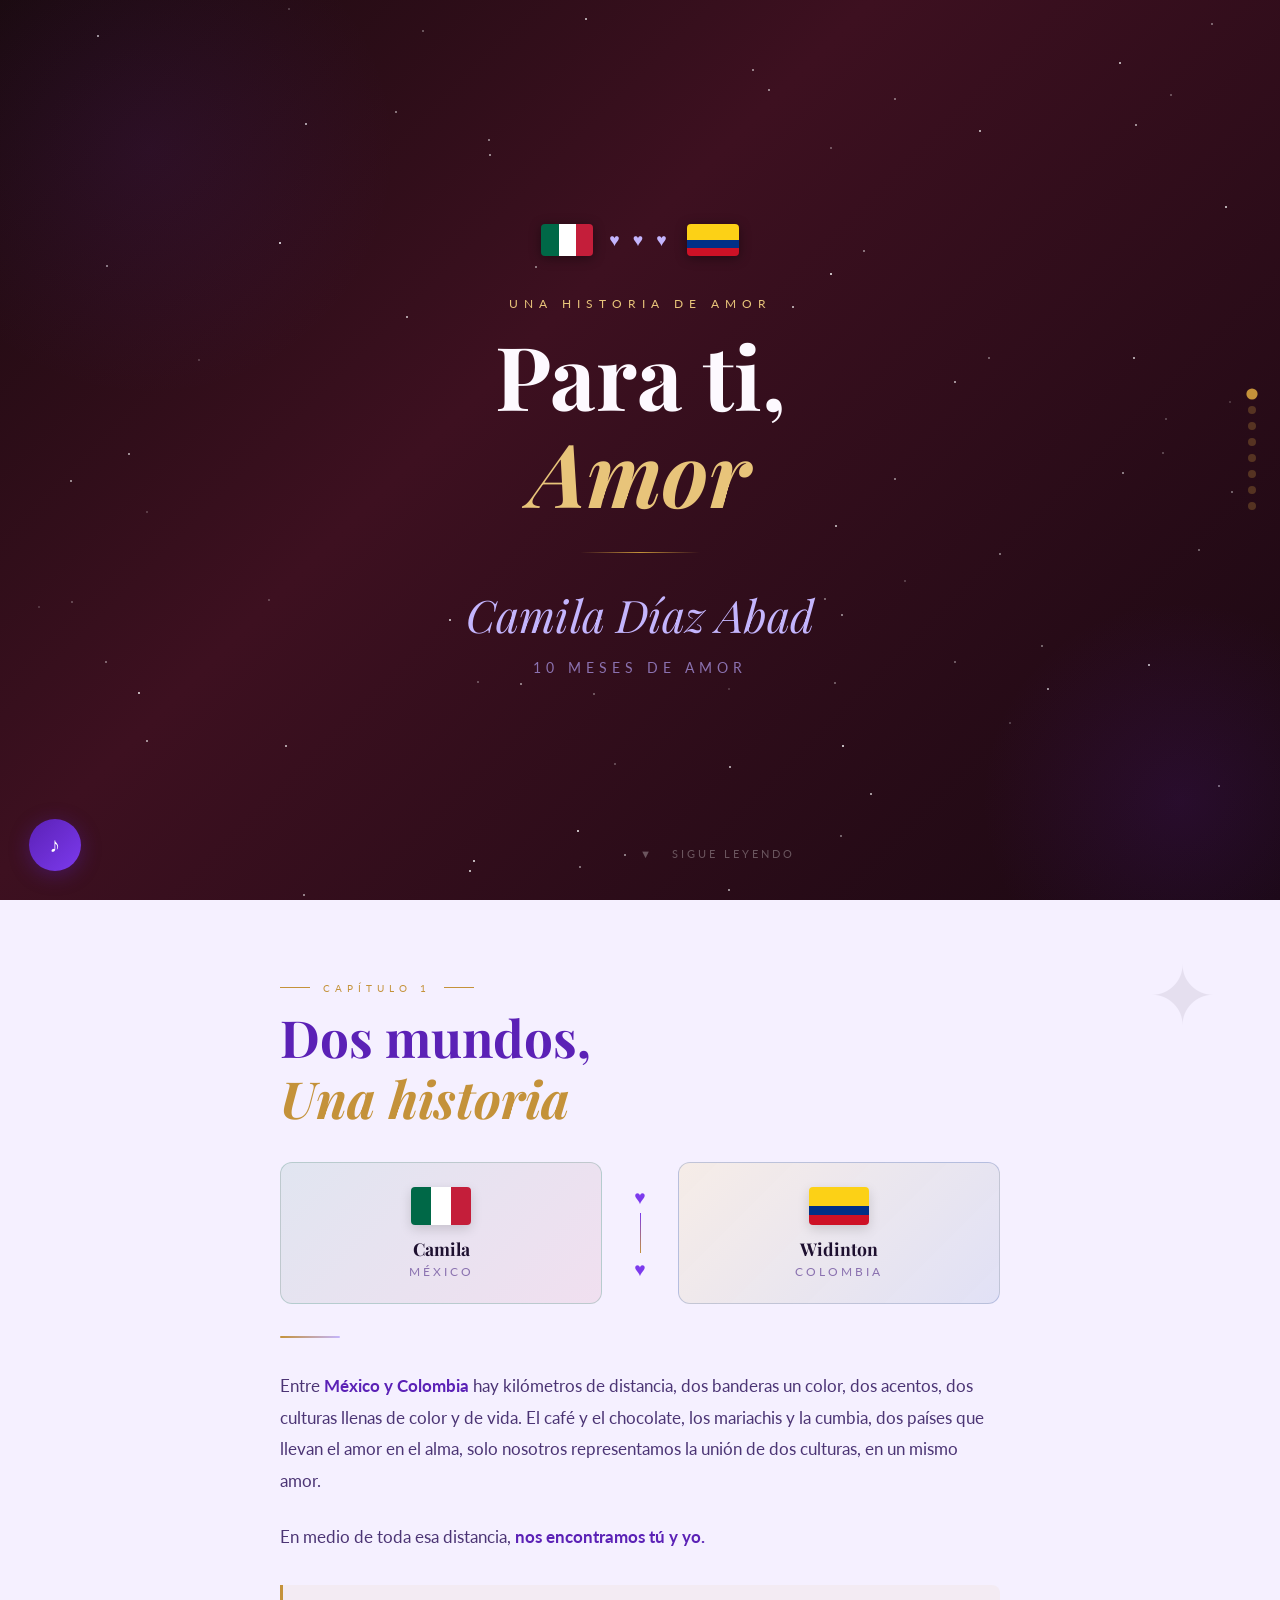
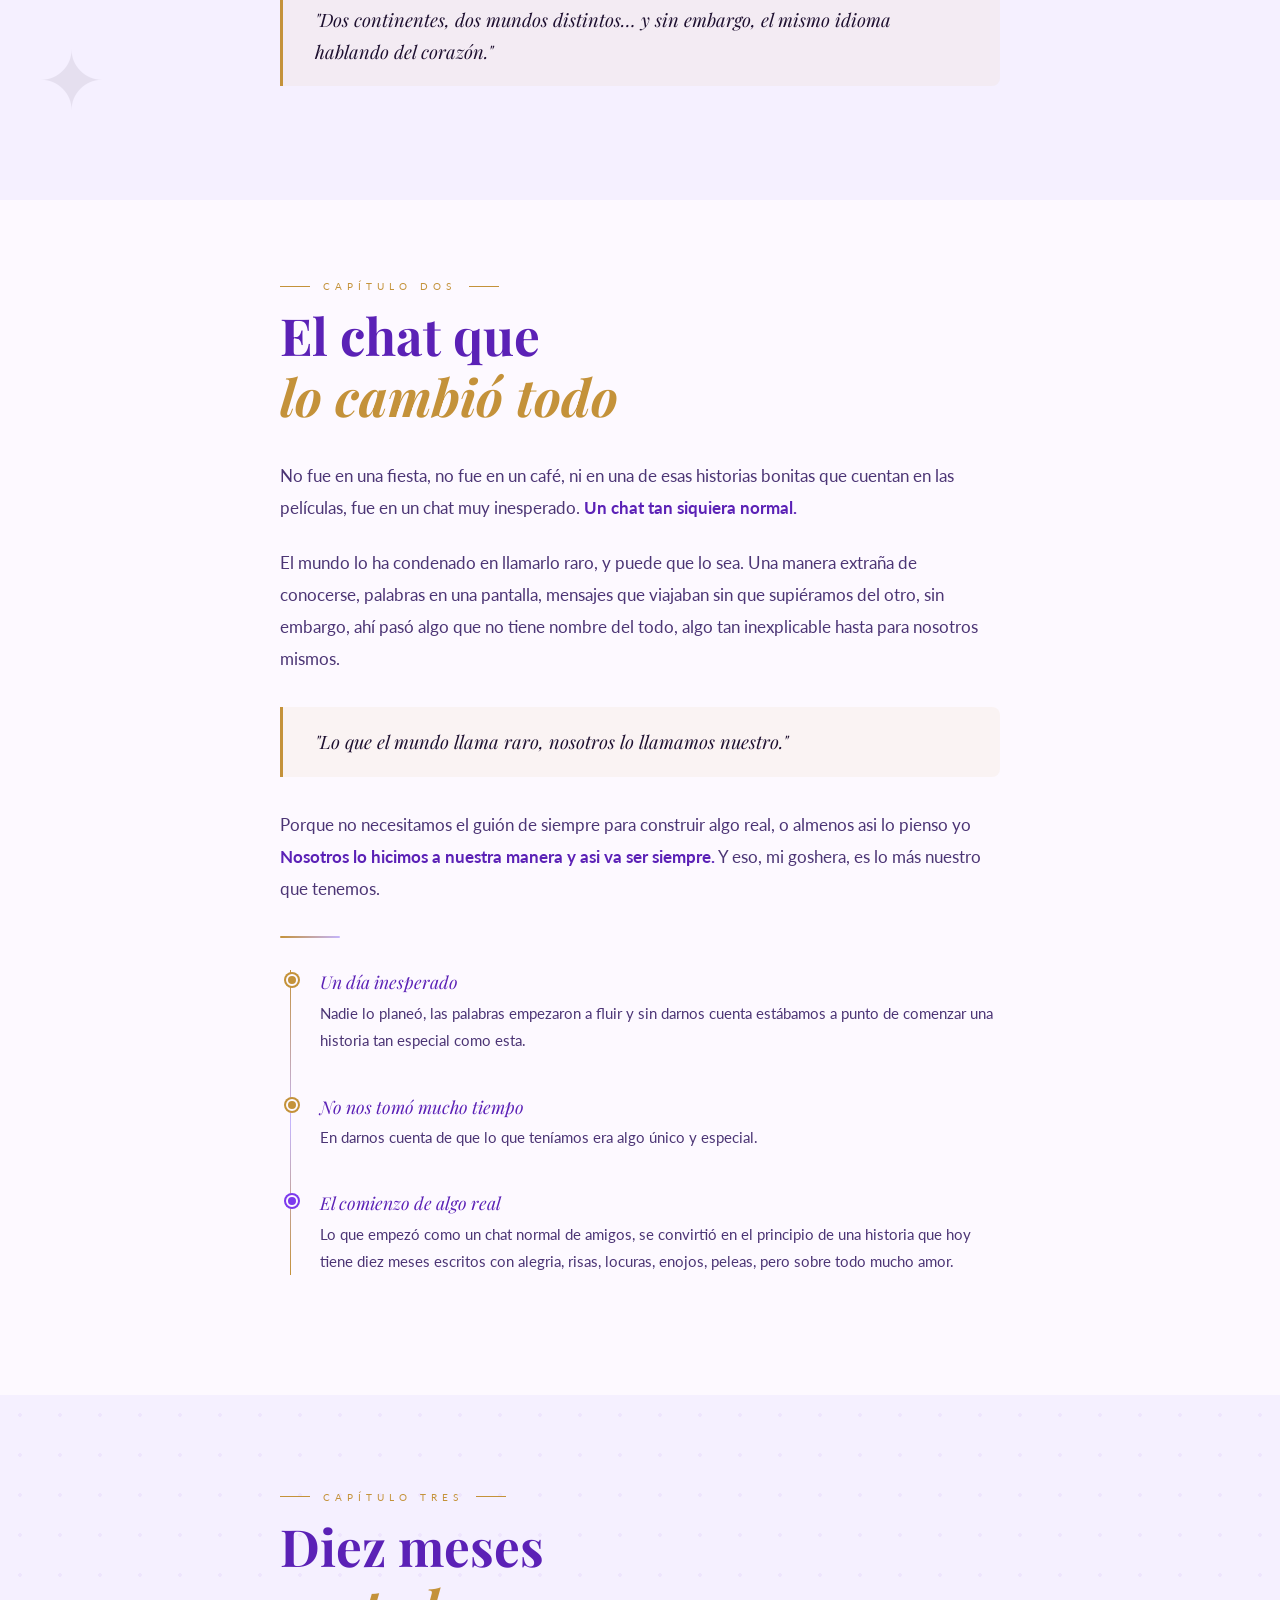
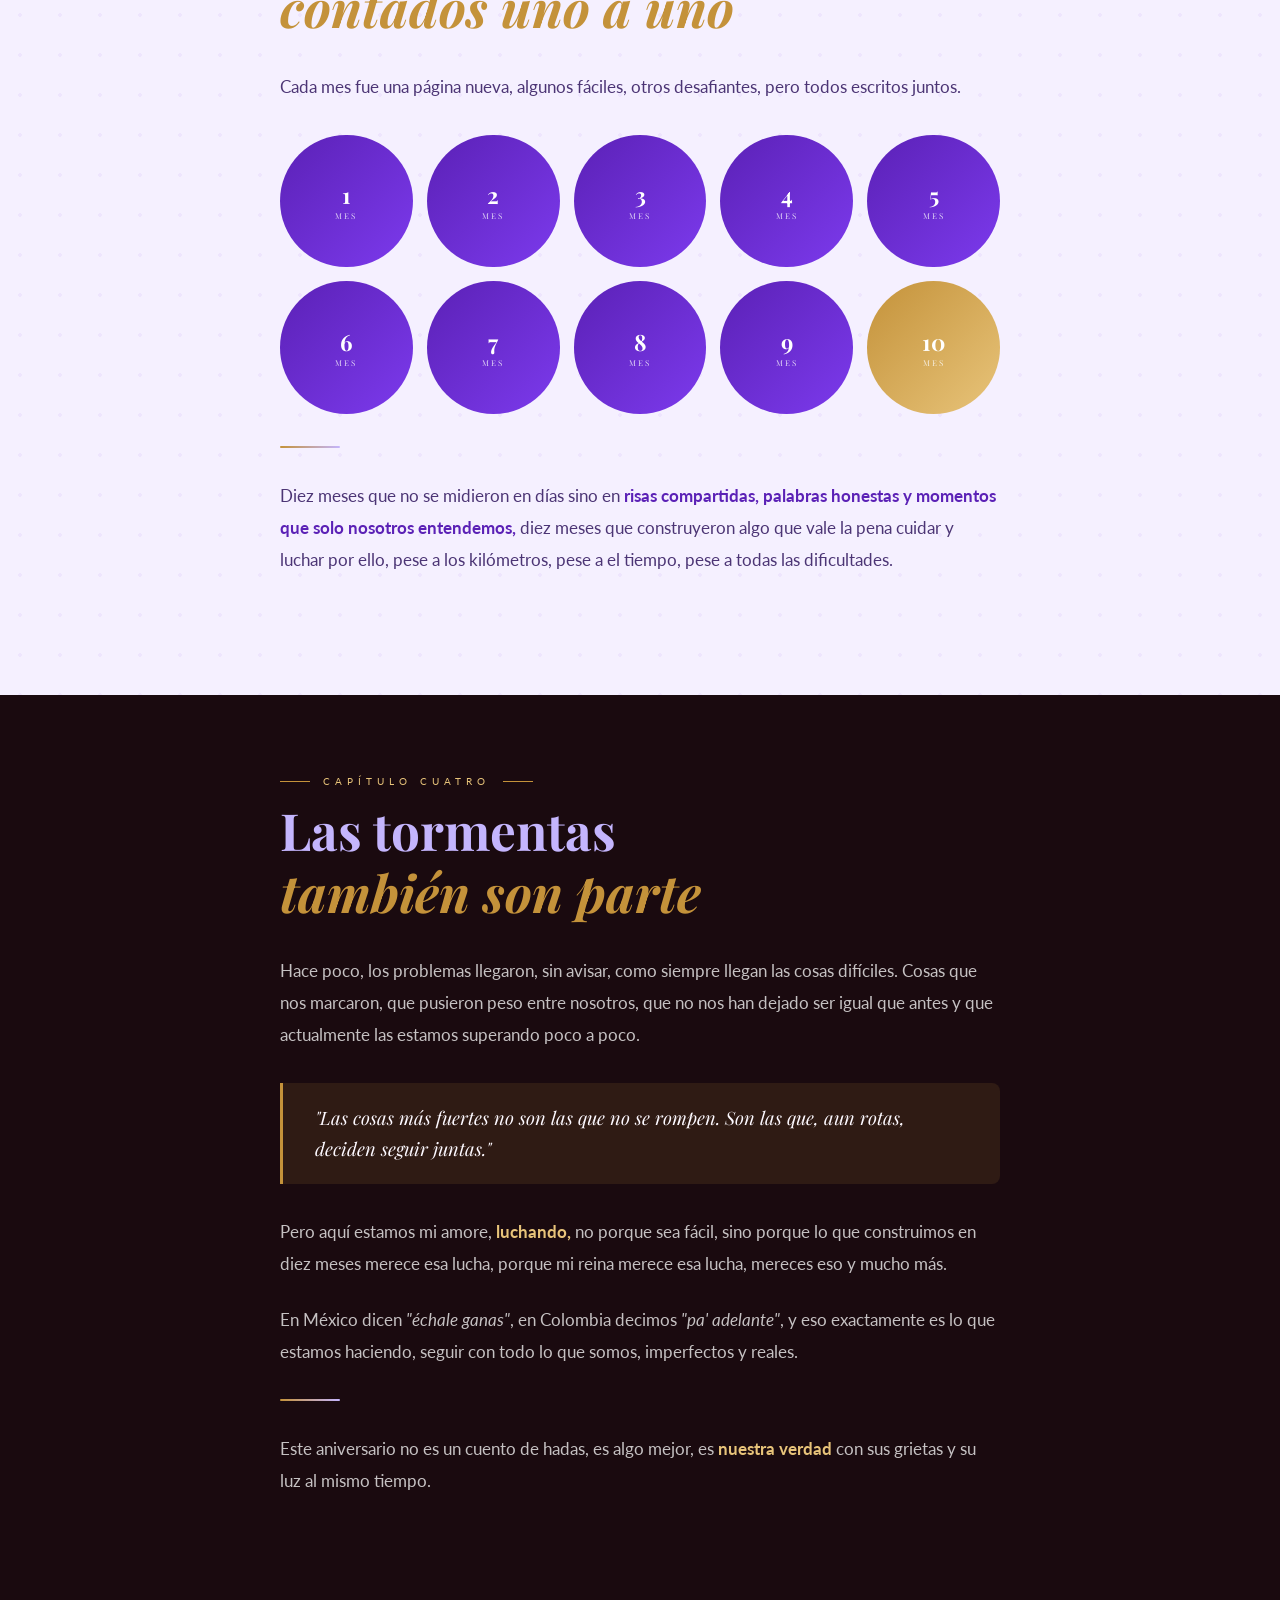
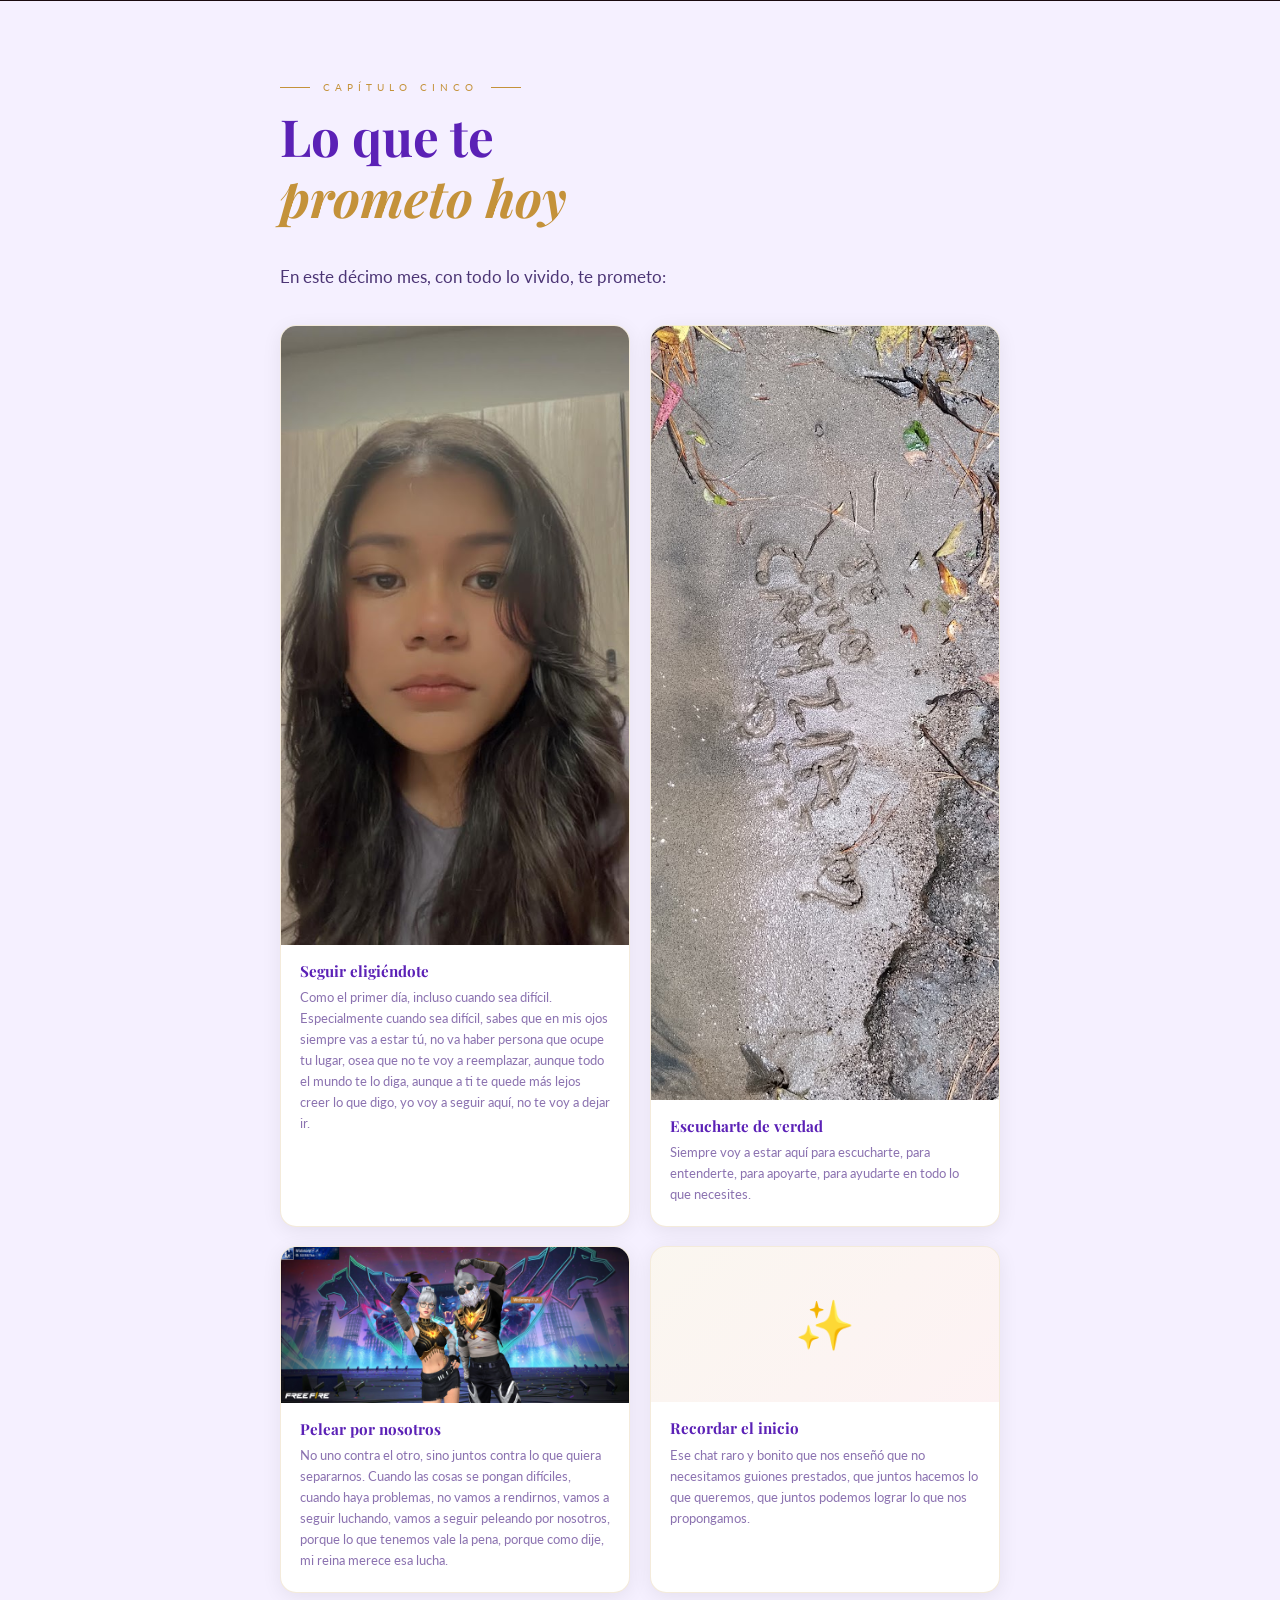
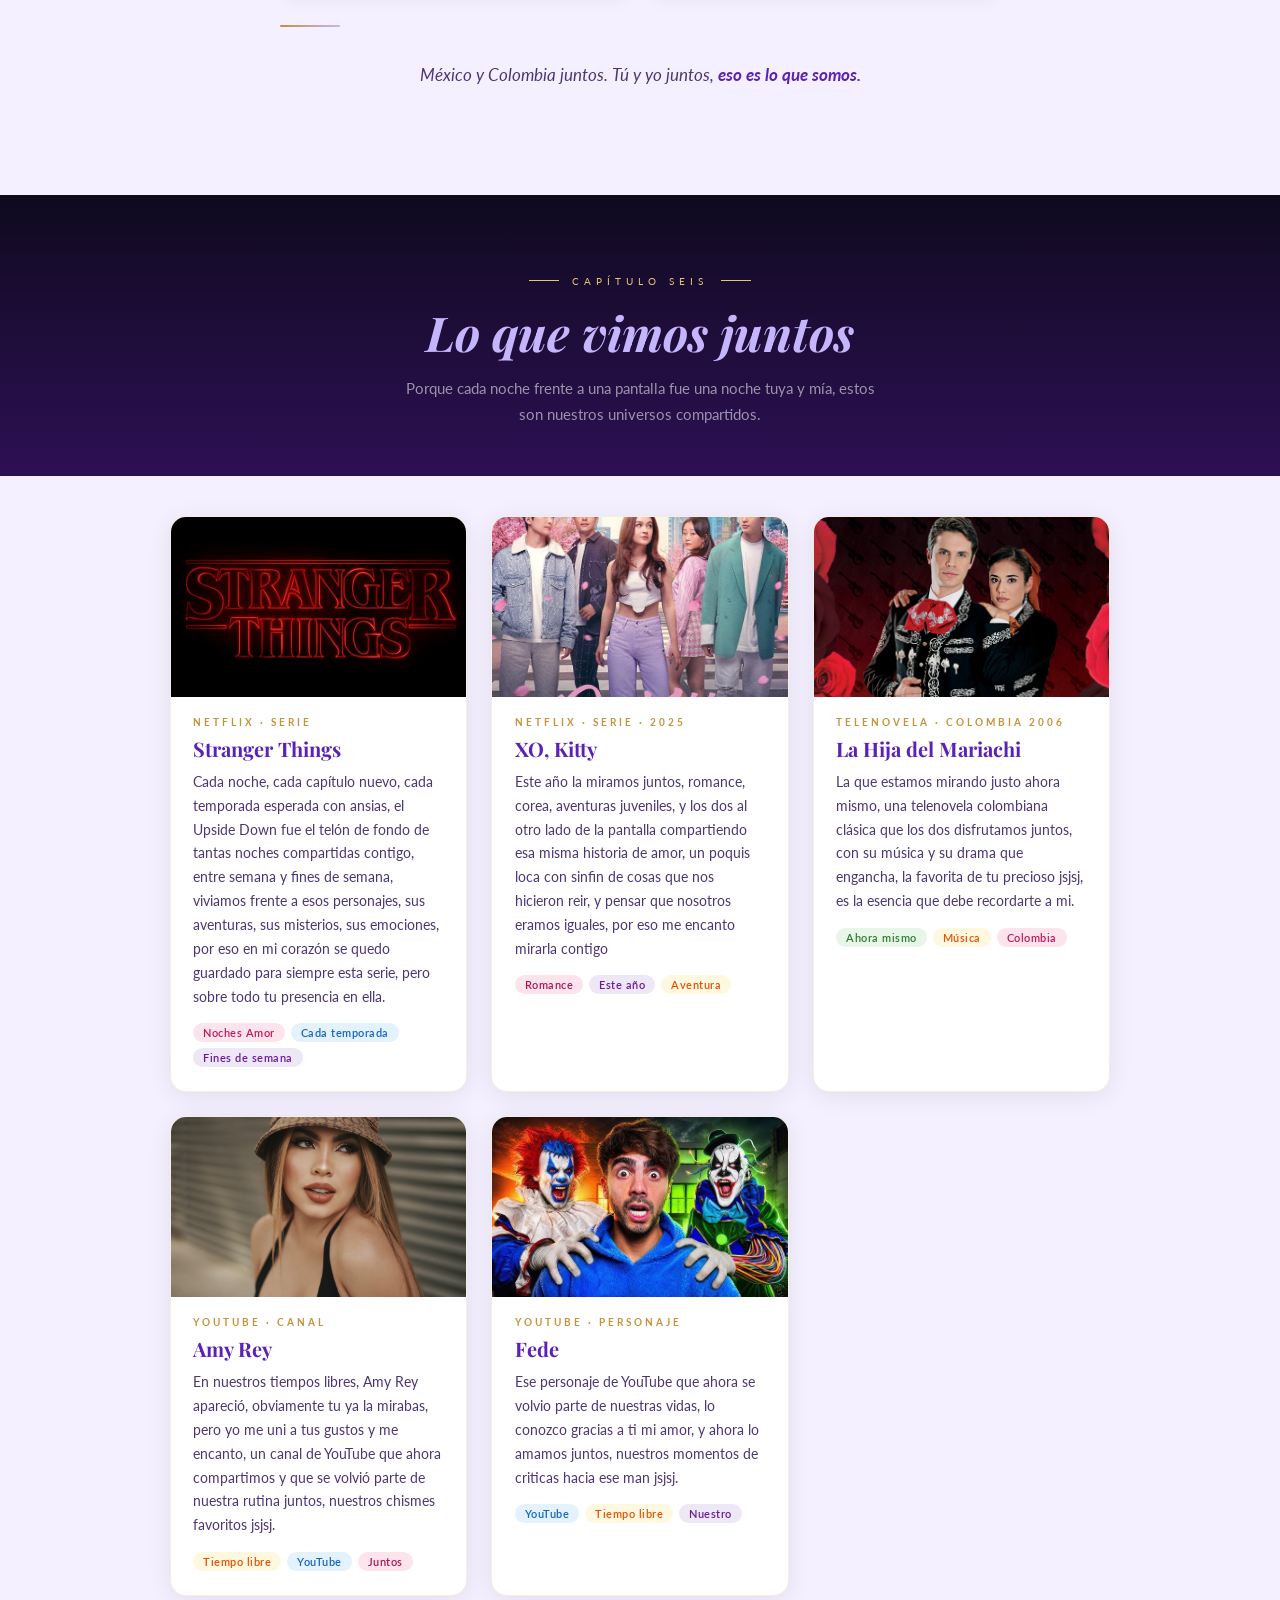
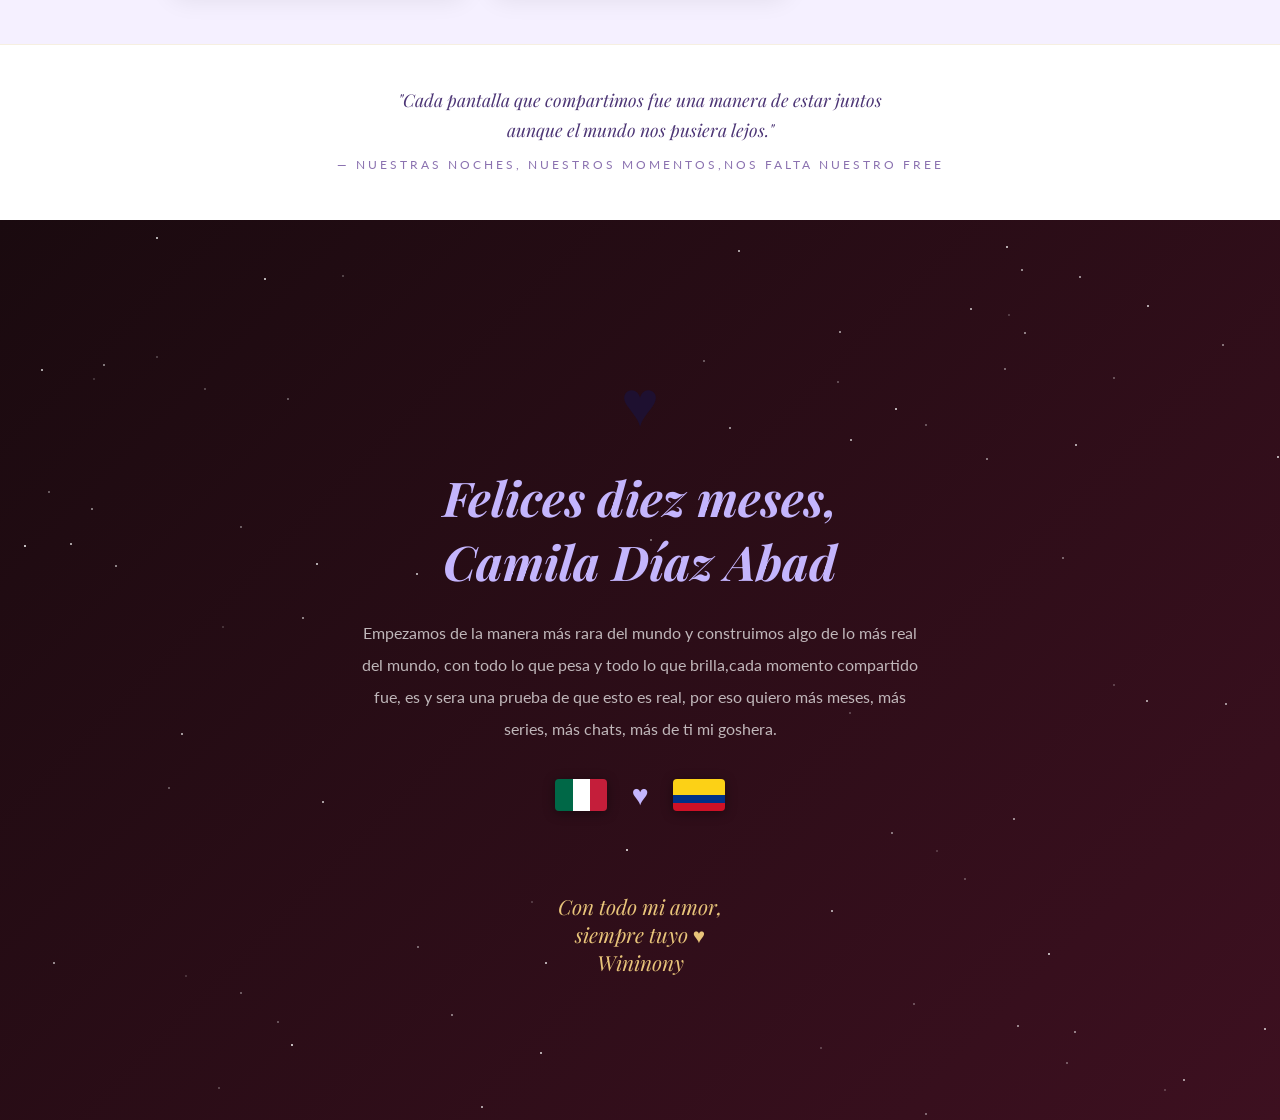
==== index.html @ c3cff930 "first commit" ====
<!DOCTYPE html>
<html lang="es">

<head>
    <meta charset="UTF-8">
    <meta name="viewport" content="width=device-width, initial-scale=1.0">
    <title>Camila Díaz Abad</title>
    <meta name="description"
        content="Un libro de amor para Camila Díaz Abad, diez meses de noviazgo entre México y Colombia.">
    <link
        href="https://fonts.googleapis.com/css2?family=Playfair+Display:ital,wght@0,400;0,700;1,400;1,700&family=Lato:wght@300;400;700&display=swap"
        rel="stylesheet">
    <link rel="stylesheet" href="css/styles.css">
</head>

<body>

    <!-- AUDIO -->
    <audio id="bgMusic" loop>
        <source src="assets/audio/Siempre Hace Frio (2016 Remaster) - Linda Ronstadt.mp3" type="audio/mpeg">
    </audio>

    <!-- MUSIC BUTTON -->
    <div class="music-wrap" id="musicWrap">
        <button class="music-btn" id="musicBtn" aria-label="Reproducir música">♪</button>
        <span class="music-label">Siempre Hace Frío &nbsp;·&nbsp; Linda Ronstadt</span>
    </div>

    <!-- NAV DOTS -->
    <nav class="nav-dots" id="navDots" aria-label="Navegación por secciones"></nav>

    <!-- ===== PORTADA ===== -->
    <section id="s0">
        <div
            style="min-height:100vh;background:linear-gradient(135deg,#1a0a0f 0%,#3d1020 40%,#1a0812 100%);display:flex;flex-direction:column;align-items:center;justify-content:center;position:relative;overflow:hidden;padding:2rem;text-align:center;">
            <div class="stars" id="starsContainer"></div>
            <div class="cover-deco"></div>

            <div class="flags-row">
                <div class="flag flag-mx">
                    <div class="s1"></div>
                    <div class="s2"></div>
                    <div class="s3"></div>
                </div>
                <span class="connector-hearts">♥ ♥ ♥</span>
                <div class="flag flag-co">
                    <div class="s1"></div>
                    <div class="s2"></div>
                    <div class="s3"></div>
                </div>
            </div>

            <p class="cover-subtitle">Una historia de amor</p>
            <h1 class="cover-title">Para ti,<br><em>Amor</em></h1>
            <div class="cover-divider"></div>
            <p class="cover-name">Camila Díaz Abad</p>
            <p class="cover-months">10 meses de amor</p>
            <p class="scroll-hint">▼ &nbsp; sigue leyendo</p>
        </div>
    </section>

    <!-- ===== CAP 1: DOS MUNDOS ===== -->
    <section id="s1" class="page page--cream">
        <div class="petal-deco" style="top:5%;right:5%">✦</div>
        <div class="petal-deco" style="bottom:8%;left:3%">✦</div>
        <div class="page-inner">
            <p class="chapter-label">Capítulo 1</p>
            <h2 class="page-heading">Dos mundos,<br><em>Una historia</em></h2>

            <div class="origin-flags">
                <div class="origin-card origin-card--mx">
                    <div class="origin-flag-big mx">
                        <div class="s1"></div>
                        <div class="s2"></div>
                        <div class="s3"></div>
                    </div>
                    <div class="origin-city">Camila</div>
                    <div class="origin-country">México</div>
                </div>
                <div class="origin-connector">
                    <span>♥</span>
                    <div
                        style="width:1px;height:40px;background:linear-gradient(to bottom,var(--petal-dark),var(--gold));">
                    </div>
                    <span>♥</span>
                </div>
                <div class="origin-card origin-card--co">
                    <div class="origin-flag-big co">
                        <div class="s1"></div>
                        <div class="s2"></div>
                        <div class="s3"></div>
                    </div>
                    <div class="origin-city">Widinton</div>
                    <div class="origin-country">Colombia</div>
                </div>
            </div>

            <div class="divider"></div>

            <p class="page-text">Entre <strong>México y Colombia</strong> hay kilómetros de distancia, dos banderas un
                color, dos acentos, dos
                culturas llenas de color y de vida. El café y el chocolate, los mariachis y la cumbia, dos países que
                llevan el amor en el alma, solo nosotros representamos la unión de dos culturas, en un mismo amor.</p>
            <p class="page-text">En medio de toda esa distancia, <strong>nos encontramos tú y yo. </strong></p>

            <div class="quote-box">
                <p>"Dos continentes, dos mundos distintos… y sin embargo, el mismo idioma hablando del corazón."</p>
            </div>
        </div>
    </section>

    <!-- ===== CAP 2: EL CHAT ===== -->
    <section id="s2" class="page page--light">
        <div class="page-inner">
            <p class="chapter-label">Capítulo dos</p>
            <h2 class="page-heading">El chat que<br><em>lo cambió todo</em></h2>

            <p class="page-text">No fue en una fiesta, no fue en un café, ni en una de esas historias bonitas que
                cuentan en las películas, fue en un chat muy inesperado. <strong>Un chat tan siquiera normal.</strong>
            </p>
            <p class="page-text">El mundo lo ha condenado en llamarlo raro, y puede que lo sea. Una manera extraña de
                conocerse, palabras en una
                pantalla, mensajes que viajaban sin que supiéramos del otro, sin embargo, ahí pasó algo que no tiene
                nombre del todo, algo tan inexplicable hasta para nosotros mismos.</p>

            <div class="quote-box">
                <p>"Lo que el mundo llama raro, nosotros lo llamamos nuestro."</p>
            </div>

            <p class="page-text">Porque no necesitamos el guión de siempre para construir algo real, o almenos asi lo
                pienso yo <strong>Nosotros lo
                    hicimos a nuestra manera y asi va ser siempre.</strong> Y eso, mi goshera, es lo más nuestro que
                tenemos.</p>

            <div class="divider"></div>

            <div class="timeline">
                <div class="timeline-item">
                    <div class="timeline-dot"></div>
                    <div class="timeline-title">Un día inesperado</div>
                    <div class="timeline-text">Nadie lo planeó, las palabras empezaron a fluir y sin darnos cuenta
                        estábamos a punto de comenzar una historia tan especial como esta.</div>
                </div>
                <div class="timeline-item">
                    <div class="timeline-dot"></div>
                    <div class="timeline-title">No nos tomó mucho tiempo</div>
                    <div class="timeline-text">En darnos cuenta de que lo que teníamos era algo único y especial.</div>
                </div>
                <div class="timeline-item">
                    <div class="timeline-dot"
                        style="background:var(--petal-dark);box-shadow:0 0 0 2px var(--petal-dark)"></div>
                    <div class="timeline-title">El comienzo de algo real</div>
                    <div class="timeline-text">Lo que empezó como un chat normal de amigos, se convirtió en el principio
                        de una historia
                        que hoy tiene diez meses escritos con alegria, risas, locuras, enojos, peleas, pero sobre todo
                        mucho amor.</div>
                </div>
            </div>
        </div>
    </section>

    <!-- ===== CAP 3: LOS 10 MESES ===== -->
    <section id="s3" class="page page--pattern">
        <div class="page-inner">
            <p class="chapter-label">Capítulo tres</p>
            <h2 class="page-heading">Diez meses<br><em>contados uno a uno</em></h2>

            <p class="page-text">Cada mes fue una página nueva, algunos fáciles, otros desafiantes, pero todos escritos
                juntos.</p>

            <div class="months-grid">
                <div class="month-bubble past"><span class="month-num">1</span><span class="month-label">Mes</span>
                </div>
                <div class="month-bubble past"><span class="month-num">2</span><span class="month-label">Mes</span>
                </div>
                <div class="month-bubble past"><span class="month-num">3</span><span class="month-label">Mes</span>
                </div>
                <div class="month-bubble past"><span class="month-num">4</span><span class="month-label">Mes</span>
                </div>
                <div class="month-bubble past"><span class="month-num">5</span><span class="month-label">Mes</span>
                </div>
                <div class="month-bubble past"><span class="month-num">6</span><span class="month-label">Mes</span>
                </div>
                <div class="month-bubble past"><span class="month-num">7</span><span class="month-label">Mes</span>
                </div>
                <div class="month-bubble past"><span class="month-num">8</span><span class="month-label">Mes</span>
                </div>
                <div class="month-bubble past"><span class="month-num">9</span><span class="month-label">Mes</span>
                </div>
                <div class="month-bubble current"><span class="month-num">10</span><span class="month-label">Mes</span>
                </div>
            </div>

            <div class="divider"></div>
            <p class="page-text">Diez meses que no se midieron en días sino en <strong>risas compartidas, palabras
                    honestas y momentos que solo nosotros entendemos,</strong> diez meses que construyeron algo que vale
                la pena cuidar y luchar por ello, pese a los kilómetros, pese a el tiempo, pese a todas las
                dificultades.</p>
        </div>
    </section>

    <!-- ===== CAP 4: LA TORMENTA ===== -->
    <section id="s4" class="page page--dark">
        <div class="page-inner">
            <p class="chapter-label" style="color:var(--gold-light);">Capítulo cuatro</p>
            <h2 class="page-heading">Las tormentas<br><em>también son parte</em></h2>

            <p class="page-text">Hace poco, los problemas llegaron, sin avisar, como siempre llegan las cosas difíciles.
                Cosas que nos marcaron, que pusieron peso entre nosotros, que no nos han dejado ser igual que antes y
                que actualmente las estamos superando poco a poco.</p>

            <div class="quote-box">
                <p>"Las cosas más fuertes no son las que no se rompen. Son las que, aun rotas, deciden seguir juntas."
                </p>
            </div>

            <p class="page-text">Pero aquí estamos mi amore, <strong>luchando,</strong> no porque sea fácil, sino porque
                lo que
                construimos en diez meses merece esa lucha, porque mi reina merece esa lucha, mereces eso y mucho más.
            </p>
            <p class="page-text">En México dicen <em>"échale ganas"</em>, en Colombia decimos <em>"pa' adelante"</em>, y
                eso exactamente es lo que estamos haciendo, seguir con todo lo que somos, imperfectos y reales.</p>

            <div class="divider"></div>
            <p class="page-text">Este aniversario no es un cuento de hadas, es algo mejor, es <strong>nuestra
                    verdad</strong> con sus grietas y su luz al mismo tiempo.</p>
        </div>
    </section>

    <!-- ===== CAP 5: PROMESAS ===== -->
    <section id="s5" class="page page--cream">
        <div class="page-inner">
            <p class="chapter-label">Capítulo cinco</p>
            <h2 class="page-heading">Lo que te<br><em>prometo hoy</em></h2>

            <p class="page-text">En este décimo mes, con todo lo vivido, te prometo:</p>

            <div class="promise-grid">
                <div class="promise-card">
                    <img class="promise-img" src="assets/img/CamilaSelfie.png" alt="Camila">
                    <div class="promise-body">
                        <div class="promise-title">Seguir eligiéndote</div>
                        <div class="promise-text">Como el primer día, incluso cuando sea difícil. Especialmente cuando
                            sea difícil, sabes que en mis ojos siempre vas a estar tú, no va haber persona que ocupe tu
                            lugar, osea que no te voy a reemplazar, aunque todo el mundo te lo diga, aunque a ti te
                            quede más lejos creer lo que digo, yo voy a seguir aquí, no te voy a dejar ir.</div>
                    </div>
                </div>
                <div class="promise-card">
                    <img class="promise-img" src="assets/img/Camila_Escrito_Playa.png" alt="Camila">
                    <div class="promise-body">
                        <div class="promise-title">Escucharte de verdad</div>
                        <div class="promise-text">Siempre voy a estar aquí para escucharte, para entenderte, para
                            apoyarte, para ayudarte en todo lo que necesites.</div>
                    </div>
                </div>
                <div class="promise-card">
                    <img class="promise-img" src="assets/img/Camila_Frefire.png" alt="Camila">
                    <div class="promise-body">
                        <div class="promise-title">Pelear por nosotros</div>
                        <div class="promise-text">No uno contra el otro, sino juntos contra lo que quiera separarnos.
                            Cuando las cosas se pongan difíciles, cuando haya problemas, no vamos a rendirnos, vamos a
                            seguir luchando, vamos a seguir peleando por nosotros, porque lo que tenemos vale la pena,
                            porque como dije, mi reina merece esa lucha.</div>
                    </div>
                </div>
                <div class="promise-card">
                    <div class="promise-icon">✨</div>
                    <div class="promise-body">
                        <div class="promise-title">Recordar el inicio</div>
                        <div class="promise-text">Ese chat raro y bonito que nos enseñó que no necesitamos guiones
                            prestados, que juntos hacemos lo que queremos, que juntos podemos lograr lo que nos
                            propongamos.</div>
                    </div>
                </div>
            </div>

            <div class="divider"></div>
            <p class="page-text" style="text-align:center;font-style:italic;">México y Colombia juntos. Tú y yo juntos,
                <strong>eso es lo que somos.</strong>
            </p>
        </div>
    </section>

    <!-- ===== CAP 6: LO QUE VIMOS JUNTOS ===== -->
    <section id="s6">

        <div class="shows-header">
            <p class="chapter-label">Capítulo seis</p>
            <h2 class="shows-title">Lo que vimos juntos</h2>
            <p class="shows-sub">Porque cada noche frente a una pantalla fue una noche tuya y mía, estos son nuestros
                universos compartidos.</p>
        </div>

        <div class="cards-wrap">
            <div class="cards-grid">

                <!-- STRANGER THINGS -->
                <div class="show-card">
                    <div class="card-art">
                        <img src="assets/img/Stranger.png" alt="Stranger Things"
                            style="width:100%;height:180px;object-fit:cover;display:block;">
                    </div>
                    <div class="card-body">
                        <p class="card-tag">Netflix · Serie</p>
                        <h3 class="card-title">Stranger Things</h3>
                        <p class="card-desc">Cada noche, cada capítulo nuevo, cada temporada esperada con ansias, el
                            Upside Down fue el telón de fondo de tantas noches compartidas contigo, entre semana y
                            fines de semana, viviamos frente a esos personajes, sus aventuras, sus misterios, sus
                            emociones, por eso en mi corazón se quedo guardado para siempre esta serie, pero sobre todo
                            tu presencia en ella.</p>
                        <div class="card-mood">
                            <span class="mood-tag mood-tag--red">Noches Amor</span>
                            <span class="mood-tag mood-tag--blue">Cada temporada</span>
                            <span class="mood-tag mood-tag--purple">Fines de semana</span>
                        </div>
                    </div>
                </div>

                <!-- XO KITTY -->
                <div class="show-card">
                    <div class="card-art">
                        <img src="assets/img/kitty.png" alt="XO, Kitty"
                            style="width:100%;height:180px;object-fit:cover;display:block;">
                    </div>
                    <div class="card-body">
                        <p class="card-tag">Netflix · Serie · 2025</p>
                        <h3 class="card-title">XO, Kitty</h3>
                        <p class="card-desc">Este año la miramos juntos, romance, corea, aventuras juveniles, y los
                            dos al otro lado de la pantalla compartiendo esa misma historia de amor, un poquis loca con
                            sinfin de cosas que nos hicieron reir, y pensar que nosotros eramos iguales, por eso me
                            encanto mirarla contigo</p>
                        <div class="card-mood">
                            <span class="mood-tag mood-tag--pink">Romance</span>
                            <span class="mood-tag mood-tag--purple">Este año</span>
                            <span class="mood-tag mood-tag--gold">Aventura</span>
                        </div>
                    </div>
                </div>

                <!-- LA HIJA DEL MARIACHI -->
                <div class="show-card">
                    <div class="card-art">
                        <img src="assets/img/Hija-del-mariachi.png" alt="La Hija del Mariachi"
                            style="width:100%;height:180px;object-fit:cover;display:block;">
                    </div>
                    <div class="card-body">
                        <p class="card-tag">Telenovela · Colombia 2006</p>
                        <h3 class="card-title">La Hija del Mariachi</h3>
                        <p class="card-desc">La que estamos mirando justo ahora mismo, una telenovela colombiana clásica
                            que
                            los dos disfrutamos juntos, con su música y su drama que engancha, la favorita de tu
                            precioso jsjsj, es la esencia que debe recordarte a mi.</p>
                        <div class="card-mood">
                            <span class="mood-tag mood-tag--green">Ahora mismo</span>
                            <span class="mood-tag mood-tag--gold">Música</span>
                            <span class="mood-tag mood-tag--red">Colombia</span>
                        </div>
                    </div>
                </div>

                <!-- AMY REY -->
                <div class="show-card">
                    <div class="card-art">
                        <img src="assets/img/amyrey.png" alt="Amy Rey"
                            style="width:100%;height:180px;object-fit:cover;display:block;">
                    </div>
                    <div class="card-body">
                        <p class="card-tag">YouTube · Canal</p>
                        <h3 class="card-title">Amy Rey</h3>
                        <p class="card-desc">En nuestros tiempos libres, Amy Rey apareció, obviamente tu ya la mirabas,
                            pero yo me uni a tus gustos y me encanto, un canal de YouTube que ahora compartimos y que se
                            volvió
                            parte de nuestra rutina juntos, nuestros chismes favoritos jsjsj.</p>
                        <div class="card-mood">
                            <span class="mood-tag mood-tag--gold">Tiempo libre</span>
                            <span class="mood-tag mood-tag--blue">YouTube</span>
                            <span class="mood-tag mood-tag--pink">Juntos</span>
                        </div>
                    </div>
                </div>

                <!-- FEDE -->
                <div class="show-card">
                    <div class="card-art">
                        <img src="assets/img/fede.png" alt="Fede"
                            style="width:100%;height:180px;object-fit:cover;display:block;">
                    </div>
                    <div class="card-body">
                        <p class="card-tag">YouTube · Personaje</p>
                        <h3 class="card-title">Fede</h3>
                        <p class="card-desc">Ese personaje de YouTube que ahora se volvio parte de nuestras vidas, lo
                            conozco gracias a ti mi amor, y ahora lo amamos juntos, nuestros momentos de criticas hacia
                            ese man jsjsj.</p>
                        <div class="card-mood">
                            <span class="mood-tag mood-tag--blue">YouTube</span>
                            <span class="mood-tag mood-tag--gold">Tiempo libre</span>
                            <span class="mood-tag mood-tag--purple">Nuestro</span>
                        </div>
                    </div>
                </div>

            </div>
        </div>

        <div class="shows-quote">
            <p>"Cada pantalla que compartimos fue una manera de estar juntos aunque el mundo nos pusiera lejos."</p>
            <small>— Nuestras noches, nuestros momentos,nos falta nuestro free</small>
        </div>

    </section>

    <!-- ===== PÁGINA FINAL ===== -->
    <section id="s7"
        style="min-height:100vh;display:flex;flex-direction:column;align-items:center;justify-content:center;background:linear-gradient(135deg,#1a0a0f 0%,#3d1020 100%);text-align:center;padding:4rem 2rem;position:relative;overflow:hidden;">
        <div class="stars" id="starsContainer2"></div>

        <span class="final-heart" style="position:relative;z-index:2;">♥</span>

        <h2 class="final-title" style="position:relative;z-index:2;">Felices diez meses,<br>Camila Díaz Abad</h2>

        <p class="final-text" style="position:relative;z-index:2;">
            Empezamos de la manera más rara del mundo y construimos algo de lo más real del mundo, con todo lo que
            pesa y todo lo que brilla,cada momento compartido fue, es y sera una prueba de que esto es real, por eso
            quiero
            más meses, más series, más chats, más de ti mi goshera.
        </p>

        <div style="margin:2rem 0;display:flex;gap:1.5rem;align-items:center;position:relative;z-index:2;">
            <div class="flag flag-mx" style="width:52px;height:32px;">
                <div class="s1"></div>
                <div class="s2"></div>
                <div class="s3"></div>
            </div>
            <span style="color:var(--petal);font-size:1.8rem;">♥</span>
            <div class="flag flag-co" style="width:52px;height:32px;">
                <div class="s1"></div>
                <div class="s2"></div>
                <div class="s3"></div>
            </div>
        </div>

        <p class="final-signature" style="position:relative;z-index:2;">Con todo mi amor,<br>siempre tuyo ♥ <br>Wininony
        </p>
    </section>

    <script src="js/script.js"></script>
</body>

</html>
---- css/styles.css ----
*,
*::before,
*::after {
    margin: 0;
    padding: 0;
    box-sizing: border-box;
}

:root {
    --cream: #f5f0ff;
    --warm-white: #fdf9ff;
    --deep-red: #5b21b6;
    --gold: #c4923a;
    --gold-light: #e8c47a;
    --text-dark: #1e1030;
    --text-mid: #4c3575;
    --text-light: #8b72b0;
    --mex-red: #c41e3a;
    --mex-green: #006847;
    --col-blue: #003087;
    --col-red: #ce1126;
    --col-yellow: #fcd116;
    --petal: #c4b5fd;
    --petal-dark: #7c3aed;
}

html {
    scroll-behavior: smooth;
}

body {
    font-family: 'Lato', sans-serif;
    background: var(--cream);
    color: var(--text-dark);
    overflow-x: hidden;
}

/* ===================== COVER ===================== */
#cover {
    min-height: 100vh;
    background: linear-gradient(135deg, #0f0a1f 0%, #2d1054 40%, #0a0818 100%);
    display: flex;
    flex-direction: column;
    align-items: center;
    justify-content: center;
    position: relative;
    overflow: hidden;
    padding: 2rem;
    text-align: center;
}

.stars {
    position: absolute;
    inset: 0;
    pointer-events: none;
}

.star {
    position: absolute;
    width: 2px;
    height: 2px;
    background: white;
    border-radius: 50%;
    animation: twinkle 3s infinite;
}

@keyframes twinkle {
    0%, 100% { opacity: 0.3; }
    50%       { opacity: 1; }
}

.cover-deco {
    position: absolute;
    inset: 0;
    pointer-events: none;
}

.cover-deco::before {
    content: '';
    position: absolute;
    top: -100px;
    left: -100px;
    width: 500px;
    height: 500px;
    border-radius: 50%;
    background: radial-gradient(circle, rgba(124, 58, 237, 0.08) 0%, transparent 70%);
}

.cover-deco::after {
    content: '';
    position: absolute;
    bottom: -100px;
    right: -100px;
    width: 400px;
    height: 400px;
    border-radius: 50%;
    background: radial-gradient(circle, rgba(91, 33, 182, 0.15) 0%, transparent 70%);
}

.flags-row {
    display: flex;
    align-items: center;
    gap: 1rem;
    margin-bottom: 2.5rem;
    animation: fadeUp 1s ease both;
    position: relative;
    z-index: 2;
}

.flag {
    display: flex;
    border-radius: 4px;
    overflow: hidden;
    width: 52px;
    height: 32px;
    box-shadow: 0 2px 12px rgba(0, 0, 0, 0.4);
}

.flag-mx { flex-direction: row; }
.flag-mx .s1 { flex: 1; background: var(--mex-green); }
.flag-mx .s2 { flex: 1; background: white; }
.flag-mx .s3 { flex: 1; background: var(--mex-red); }

.flag-co { flex-direction: column; }
.flag-co .s1 { flex: 2; background: var(--col-yellow); }
.flag-co .s2 { flex: 1; background: var(--col-blue); }
.flag-co .s3 { flex: 1; background: var(--col-red); }

.connector-hearts {
    font-size: 1.1rem;
    color: var(--petal);
    letter-spacing: 4px;
}

.cover-subtitle {
    font-size: 0.75rem;
    letter-spacing: 6px;
    color: var(--gold-light);
    text-transform: uppercase;
    margin-bottom: 1rem;
    animation: fadeUp 1s 0.2s ease both;
    opacity: 0;
    position: relative;
    z-index: 2;
}

.cover-title {
    font-family: 'Playfair Display', serif;
    font-size: clamp(2.8rem, 8vw, 5.5rem);
    color: var(--warm-white);
    line-height: 1.1;
    animation: fadeUp 1s 0.4s ease both;
    opacity: 0;
    position: relative;
    z-index: 2;
}

.cover-title em {
    color: var(--gold-light);
    font-style: italic;
    display: block;
}

.cover-divider {
    width: 120px;
    height: 1px;
    background: linear-gradient(to right, transparent, var(--gold), transparent);
    margin: 2rem auto;
    animation: fadeUp 1s 0.6s ease both;
    opacity: 0;
    position: relative;
    z-index: 2;
}

.cover-name {
    font-family: 'Playfair Display', serif;
    font-size: clamp(1.6rem, 4vw, 2.8rem);
    color: var(--petal);
    font-style: italic;
    animation: fadeUp 1s 0.8s ease both;
    opacity: 0;
    position: relative;
    z-index: 2;
}

.cover-months {
    margin-top: 1rem;
    font-size: 0.85rem;
    letter-spacing: 5px;
    color: var(--text-light);
    text-transform: uppercase;
    animation: fadeUp 1s 1s ease both;
    opacity: 0;
    position: relative;
    z-index: 2;
}

.scroll-hint {
    position: absolute;
    bottom: 2.5rem;
    left: 50%;
    transform: translateX(-50%);
    color: rgba(255, 255, 255, 0.3);
    font-size: 0.7rem;
    letter-spacing: 3px;
    text-transform: uppercase;
    animation: bounce 2s 2s ease infinite, fadeUp 1s 1.5s ease both;
    opacity: 0;
    z-index: 2;
}

@keyframes bounce {
    0%, 100% { transform: translateX(-50%) translateY(0); }
    50%       { transform: translateX(-50%) translateY(6px); }
}

@keyframes fadeUp {
    from { opacity: 0; transform: translateY(20px); }
    to   { opacity: 1; transform: translateY(0); }
}

/* ===================== PAGES ===================== */
.page {
    min-height: 100vh;
    display: flex;
    flex-direction: column;
    align-items: center;
    justify-content: center;
    padding: 5rem 2rem;
    position: relative;
}

.page-inner {
    max-width: 720px;
    width: 100%;
}

.page--light   { background: var(--warm-white); }
.page--cream   { background: var(--cream); }
.page--dark    { background: #1a0a0f; color: var(--warm-white); }
.page--pattern {
    background: var(--cream);
    background-image: radial-gradient(circle at 20px 20px, rgba(124, 58, 237, 0.06) 2px, transparent 2px);
    background-size: 40px 40px;
}

.petal-deco {
    position: absolute;
    pointer-events: none;
    opacity: 0.07;
    font-size: 5rem;
    user-select: none;
}

/* ===================== TYPOGRAPHY ===================== */
.chapter-label {
    font-size: 0.65rem;
    letter-spacing: 5px;
    text-transform: uppercase;
    color: var(--gold);
    margin-bottom: 0.8rem;
    display: flex;
    align-items: center;
    gap: 0.8rem;
}

.chapter-label::before,
.chapter-label::after {
    content: '';
    display: inline-block;
    width: 30px;
    height: 1px;
    background: var(--gold);
}

.page-heading {
    font-family: 'Playfair Display', serif;
    font-size: clamp(2rem, 5vw, 3.2rem);
    line-height: 1.2;
    margin-bottom: 2rem;
    color: var(--deep-red);
}

.page--dark .page-heading { color: var(--petal); }
.page-heading em { font-style: italic; color: var(--gold); }

.page-text {
    font-size: 1.05rem;
    line-height: 1.9;
    color: var(--text-mid);
    margin-bottom: 1.5rem;
}

.page--dark .page-text         { color: rgba(255, 255, 255, 0.75); }
.page-text strong               { color: var(--deep-red); font-weight: 700; }
.page--dark .page-text strong   { color: var(--gold-light); }

.divider {
    width: 60px;
    height: 2px;
    background: linear-gradient(to right, var(--gold), var(--petal));
    margin: 2rem 0;
    border-radius: 2px;
}

.quote-box {
    border-left: 3px solid var(--gold);
    padding: 1.2rem 2rem;
    margin: 2rem 0;
    background: rgba(196, 146, 58, 0.06);
    border-radius: 0 8px 8px 0;
}

.quote-box p {
    font-family: 'Playfair Display', serif;
    font-style: italic;
    font-size: 1.15rem;
    line-height: 1.7;
    color: var(--text-dark);
}

.page--dark .quote-box   { background: rgba(196, 146, 58, 0.12); }
.page--dark .quote-box p { color: var(--warm-white); }

/* ===================== ORIGIN ===================== */
.origin-flags {
    display: flex;
    align-items: center;
    gap: 2rem;
    margin: 2rem 0;
    flex-wrap: wrap;
}

.origin-card {
    flex: 1;
    min-width: 180px;
    padding: 1.5rem;
    border-radius: 12px;
    text-align: center;
}

.origin-card--mx {
    background: linear-gradient(135deg, rgba(0, 104, 71, 0.08), rgba(196, 30, 58, 0.08));
    border: 1px solid rgba(0, 104, 71, 0.2);
}

.origin-card--co {
    background: linear-gradient(135deg, rgba(252, 209, 22, 0.1), rgba(0, 48, 135, 0.08));
    border: 1px solid rgba(0, 48, 135, 0.2);
}

.origin-flag-big {
    display: flex;
    width: 60px;
    height: 38px;
    border-radius: 4px;
    overflow: hidden;
    margin: 0 auto 0.8rem;
    box-shadow: 0 4px 12px rgba(0, 0, 0, 0.15);
}

.origin-flag-big.mx { flex-direction: row; }
.origin-flag-big.mx .s1 { flex: 1; background: var(--mex-green); }
.origin-flag-big.mx .s2 { flex: 1; background: white; }
.origin-flag-big.mx .s3 { flex: 1; background: var(--mex-red); }

.origin-flag-big.co { flex-direction: column; }
.origin-flag-big.co .s1 { flex: 2; background: var(--col-yellow); }
.origin-flag-big.co .s2 { flex: 1; background: var(--col-blue); }
.origin-flag-big.co .s3 { flex: 1; background: var(--col-red); }

.origin-city {
    font-family: 'Playfair Display', serif;
    font-size: 1.1rem;
    color: var(--text-dark);
    font-weight: 700;
}

.origin-country {
    font-size: 0.75rem;
    letter-spacing: 3px;
    text-transform: uppercase;
    color: var(--text-light);
    margin-top: 0.2rem;
}

.origin-connector {
    display: flex;
    flex-direction: column;
    align-items: center;
    gap: 4px;
    color: var(--petal-dark);
    font-size: 1.2rem;
}

/* ===================== TIMELINE ===================== */
.timeline {
    position: relative;
    padding-left: 2.5rem;
    margin: 2rem 0;
}

.timeline::before {
    content: '';
    position: absolute;
    left: 10px;
    top: 0;
    bottom: 0;
    width: 1px;
    background: linear-gradient(to bottom, var(--gold), var(--petal), var(--gold));
}

.timeline-item {
    position: relative;
    margin-bottom: 2.5rem;
}

.timeline-dot {
    position: absolute;
    left: -2.15rem;
    top: 4px;
    width: 12px;
    height: 12px;
    border-radius: 50%;
    background: var(--gold);
    border: 2px solid var(--warm-white);
    box-shadow: 0 0 0 2px var(--gold);
}

.timeline-title {
    font-family: 'Playfair Display', serif;
    font-size: 1.1rem;
    color: var(--deep-red);
    margin-bottom: 0.4rem;
    font-style: italic;
}

.timeline-text {
    font-size: 0.95rem;
    line-height: 1.8;
    color: var(--text-mid);
}

/* ===================== MONTHS ===================== */
.months-grid {
    display: grid;
    grid-template-columns: repeat(5, 1fr);
    gap: 14px;
    margin: 2rem 0;
}

.month-bubble {
    aspect-ratio: 1;
    border-radius: 50%;
    display: flex;
    flex-direction: column;
    align-items: center;
    justify-content: center;
    font-family: 'Playfair Display', serif;
    transition: transform 0.3s ease;
    cursor: default;
}

.month-bubble:hover { transform: scale(1.08); }

.month-bubble.past {
    background: linear-gradient(135deg, var(--deep-red), var(--petal-dark));
    color: white;
}

.month-bubble.current {
    background: linear-gradient(135deg, var(--gold), var(--gold-light));
    color: white;
    animation: pulse-gold 2s ease infinite;
}

@keyframes pulse-gold {
    0%, 100% { box-shadow: 0 4px 16px rgba(196, 146, 58, 0.4); }
    50%       { box-shadow: 0 4px 28px rgba(196, 146, 58, 0.7); }
}

.month-num   { font-size: 1.4rem; font-weight: 700; }
.month-label { font-size: 0.5rem; letter-spacing: 2px; text-transform: uppercase; opacity: 0.8; }

/* ===================== PROMISES ===================== */
.promise-grid {
    display: grid;
    grid-template-columns: 1fr 1fr;
    gap: 1.2rem;
    margin: 2rem 0;
}

.promise-card {
    border-radius: 16px;
    border: 1px solid rgba(196, 146, 58, 0.18);
    background: white;
    overflow: hidden;
    box-shadow: 0 4px 20px rgba(0, 0, 0, 0.07);
    transition: transform 0.3s, box-shadow 0.3s;
}

.promise-card:hover {
    transform: translateY(-4px);
    box-shadow: 0 8px 30px rgba(0, 0, 0, 0.12);
}

.promise-img {
    width: 100%;
    height: auto;
    display: block;
}

.promise-icon {
    width: 100%;
    padding: 3rem 0;
    display: flex;
    align-items: center;
    justify-content: center;
    font-size: 3rem;
    background: linear-gradient(135deg, rgba(196, 146, 58, 0.08), rgba(244, 184, 193, 0.18));
}

.promise-body  { padding: 1rem 1.2rem 1.3rem; }

.promise-title {
    font-family: 'Playfair Display', serif;
    font-size: 0.95rem;
    color: var(--deep-red);
    margin-bottom: 0.4rem;
    font-weight: 700;
}

.promise-text {
    font-size: 0.82rem;
    line-height: 1.6;
    color: var(--text-light);
}

/* ===================== SHOWS CHAPTER ===================== */
.shows-header {
    text-align: center;
    padding: 5rem 2rem 3rem;
    background: linear-gradient(180deg, #0f0a1f 0%, #2d1054 100%);
    color: white;
}

.shows-header .chapter-label { justify-content: center; color: var(--gold-light); }
.shows-header .chapter-label::before,
.shows-header .chapter-label::after { background: var(--gold-light); }

.shows-title {
    font-family: 'Playfair Display', serif;
    font-size: clamp(2rem, 5vw, 3rem);
    color: var(--petal);
    font-style: italic;
    margin-bottom: 0.8rem;
}

.shows-sub {
    font-size: 0.95rem;
    color: rgba(255, 255, 255, 0.55);
    max-width: 480px;
    margin: 0 auto;
    line-height: 1.7;
}

.cards-wrap {
    padding: 2.5rem 1.5rem 3rem;
    background: var(--cream);
}

.cards-grid {
    display: grid;
    grid-template-columns: repeat(auto-fit, minmax(280px, 1fr));
    gap: 1.5rem;
    max-width: 940px;
    margin: 0 auto;
}

.show-card {
    border-radius: 16px;
    overflow: hidden;
    box-shadow: 0 4px 24px rgba(0, 0, 0, 0.08);
    background: white;
    border: 1px solid rgba(196, 146, 58, 0.15);
    transition: transform 0.3s, box-shadow 0.3s;
    cursor: default;
}

.show-card:hover {
    transform: translateY(-4px);
    box-shadow: 0 8px 32px rgba(0, 0, 0, 0.13);
}

.card-art {
    width: 100%;
    height: 180px;
    display: flex;
    align-items: center;
    justify-content: center;
    position: relative;
    overflow: hidden;
}

.card-body { padding: 1.2rem 1.4rem 1.5rem; }

.card-tag {
    font-size: 0.62rem;
    letter-spacing: 3px;
    text-transform: uppercase;
    color: var(--gold);
    margin-bottom: 0.4rem;
    font-weight: 700;
}

.card-title {
    font-family: 'Playfair Display', serif;
    font-size: 1.25rem;
    color: var(--deep-red);
    margin-bottom: 0.5rem;
    font-weight: 700;
}

.card-desc { font-size: 0.88rem; line-height: 1.7; color: var(--text-mid); }

.card-mood {
    margin-top: 0.9rem;
    display: flex;
    align-items: center;
    gap: 6px;
    flex-wrap: wrap;
}

.mood-tag {
    font-size: 0.7rem;
    padding: 3px 10px;
    border-radius: 20px;
    font-weight: 600;
    letter-spacing: 0.5px;
}

.mood-tag--red    { background: #fce4ec; color: #c2185b; }
.mood-tag--blue   { background: #e3f2fd; color: #1565c0; }
.mood-tag--green  { background: #e8f5e9; color: #2e7d32; }
.mood-tag--gold   { background: #fff8e1; color: #e65100; }
.mood-tag--purple { background: #ede7f6; color: #6a1b9a; }
.mood-tag--pink   { background: #fce4ec; color: #ad1457; }

.shows-quote {
    text-align: center;
    padding: 2.5rem 2rem 3rem;
    background: white;
    border-top: 1px solid rgba(196, 146, 58, 0.15);
}

.shows-quote p {
    font-family: 'Playfair Display', serif;
    font-style: italic;
    font-size: 1.1rem;
    color: var(--text-mid);
    max-width: 540px;
    margin: 0 auto 0.5rem;
    line-height: 1.7;
}

.shows-quote small {
    font-size: 0.75rem;
    letter-spacing: 3px;
    text-transform: uppercase;
    color: var(--text-light);
}

/* ===================== FINAL ===================== */
#final {
    min-height: 100vh;
    display: flex;
    flex-direction: column;
    align-items: center;
    justify-content: center;
    background: linear-gradient(135deg, #0f0a1f 0%, #2d1054 100%);
    text-align: center;
    padding: 4rem 2rem;
    position: relative;
    overflow: hidden;
}

.final-heart {
    font-size: 4rem;
    animation: heartbeat 1.5s ease infinite;
    display: block;
    margin-bottom: 1.5rem;
}

@keyframes heartbeat {
    0%, 100% { transform: scale(1); }
    10%       { transform: scale(1.15); }
    20%       { transform: scale(1); }
    30%       { transform: scale(1.08); }
    40%       { transform: scale(1); }
}

.final-title {
    font-family: 'Playfair Display', serif;
    font-size: clamp(1.8rem, 5vw, 3rem);
    color: var(--petal);
    font-style: italic;
    margin-bottom: 1.5rem;
}

.final-text {
    font-size: 1rem;
    line-height: 2;
    color: rgba(255, 255, 255, 0.7);
    max-width: 560px;
    margin: 0 auto;
}

.final-signature {
    margin-top: 3rem;
    font-family: 'Playfair Display', serif;
    font-style: italic;
    font-size: 1.3rem;
    color: var(--gold-light);
}

/* ===================== NAV DOTS ===================== */
.nav-dots {
    position: fixed;
    right: 1.5rem;
    top: 50%;
    transform: translateY(-50%);
    display: flex;
    flex-direction: column;
    gap: 8px;
    z-index: 100;
}

.nav-dot {
    width: 8px;
    height: 8px;
    border-radius: 50%;
    background: rgba(196, 146, 58, 0.3);
    cursor: pointer;
    transition: all 0.3s;
    border: none;
    outline: none;
}

.nav-dot.active {
    background: var(--gold);
    transform: scale(1.4);
}

/* ===================== MUSIC BUTTON ===================== */
.music-btn {
    position: fixed;
    bottom: 1.8rem;
    left: 1.8rem;
    z-index: 200;
    width: 52px;
    height: 52px;
    border-radius: 50%;
    background: linear-gradient(135deg, #5b21b6, #7c3aed);
    border: none;
    cursor: pointer;
    box-shadow: 0 4px 20px rgba(91, 33, 182, 0.4);
    display: flex;
    align-items: center;
    justify-content: center;
    font-size: 1.3rem;
    color: white;
    transition: transform 0.3s, box-shadow 0.3s;
    outline: none;
}

.music-btn:hover {
    transform: scale(1.1);
    box-shadow: 0 6px 28px rgba(91, 33, 182, 0.55);
}

.music-btn.playing { animation: music-pulse 2s ease infinite; }

@keyframes music-pulse {
    0%, 100% { box-shadow: 0 4px 20px rgba(91, 33, 182, 0.4); }
    50%       { box-shadow: 0 4px 32px rgba(91, 33, 182, 0.75), 0 0 0 8px rgba(91, 33, 182, 0.12); }
}

.music-label {
    position: fixed;
    bottom: 1.8rem;
    left: 4.8rem;
    z-index: 200;
    background: rgba(26, 10, 15, 0.85);
    color: var(--gold-light);
    font-size: 0.7rem;
    letter-spacing: 2px;
    text-transform: uppercase;
    padding: 0.35rem 0.9rem;
    border-radius: 20px;
    pointer-events: none;
    opacity: 0;
    transform: translateX(-6px);
    transition: opacity 0.4s, transform 0.4s;
    white-space: nowrap;
    font-family: 'Lato', sans-serif;
}

.music-wrap:hover .music-label {
    opacity: 1;
    transform: translateX(0);
}

.music-wrap {
    position: fixed;
    bottom: 1.8rem;
    left: 1.8rem;
    z-index: 200;
    display: flex;
    align-items: center;
    gap: 0.7rem;
}

/* ===================== RESPONSIVE ===================== */
@media (max-width: 600px) {
    .months-grid  { gap: 8px; }
    .promise-grid { grid-template-columns: 1fr; }
    .origin-flags { gap: 1rem; }
    .nav-dots     { display: none; }
    .cards-grid   { grid-template-columns: 1fr; }
}
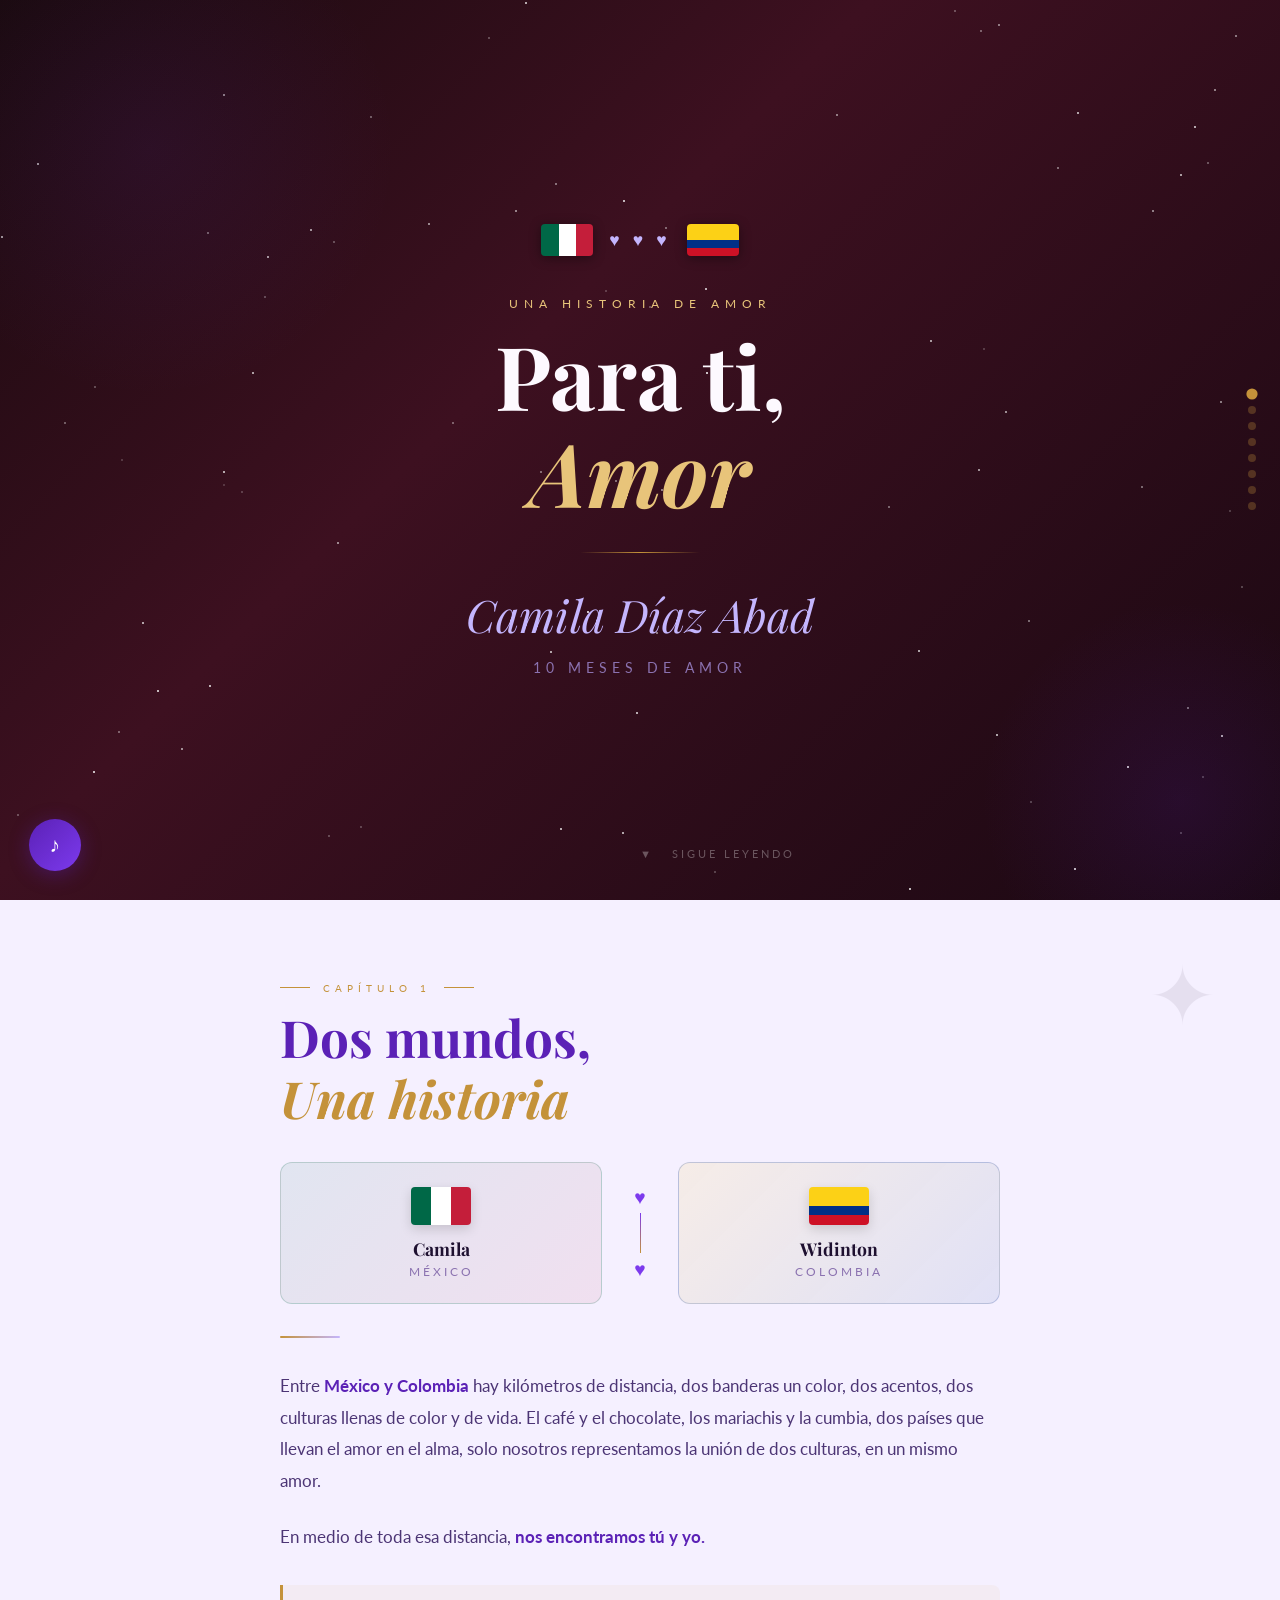
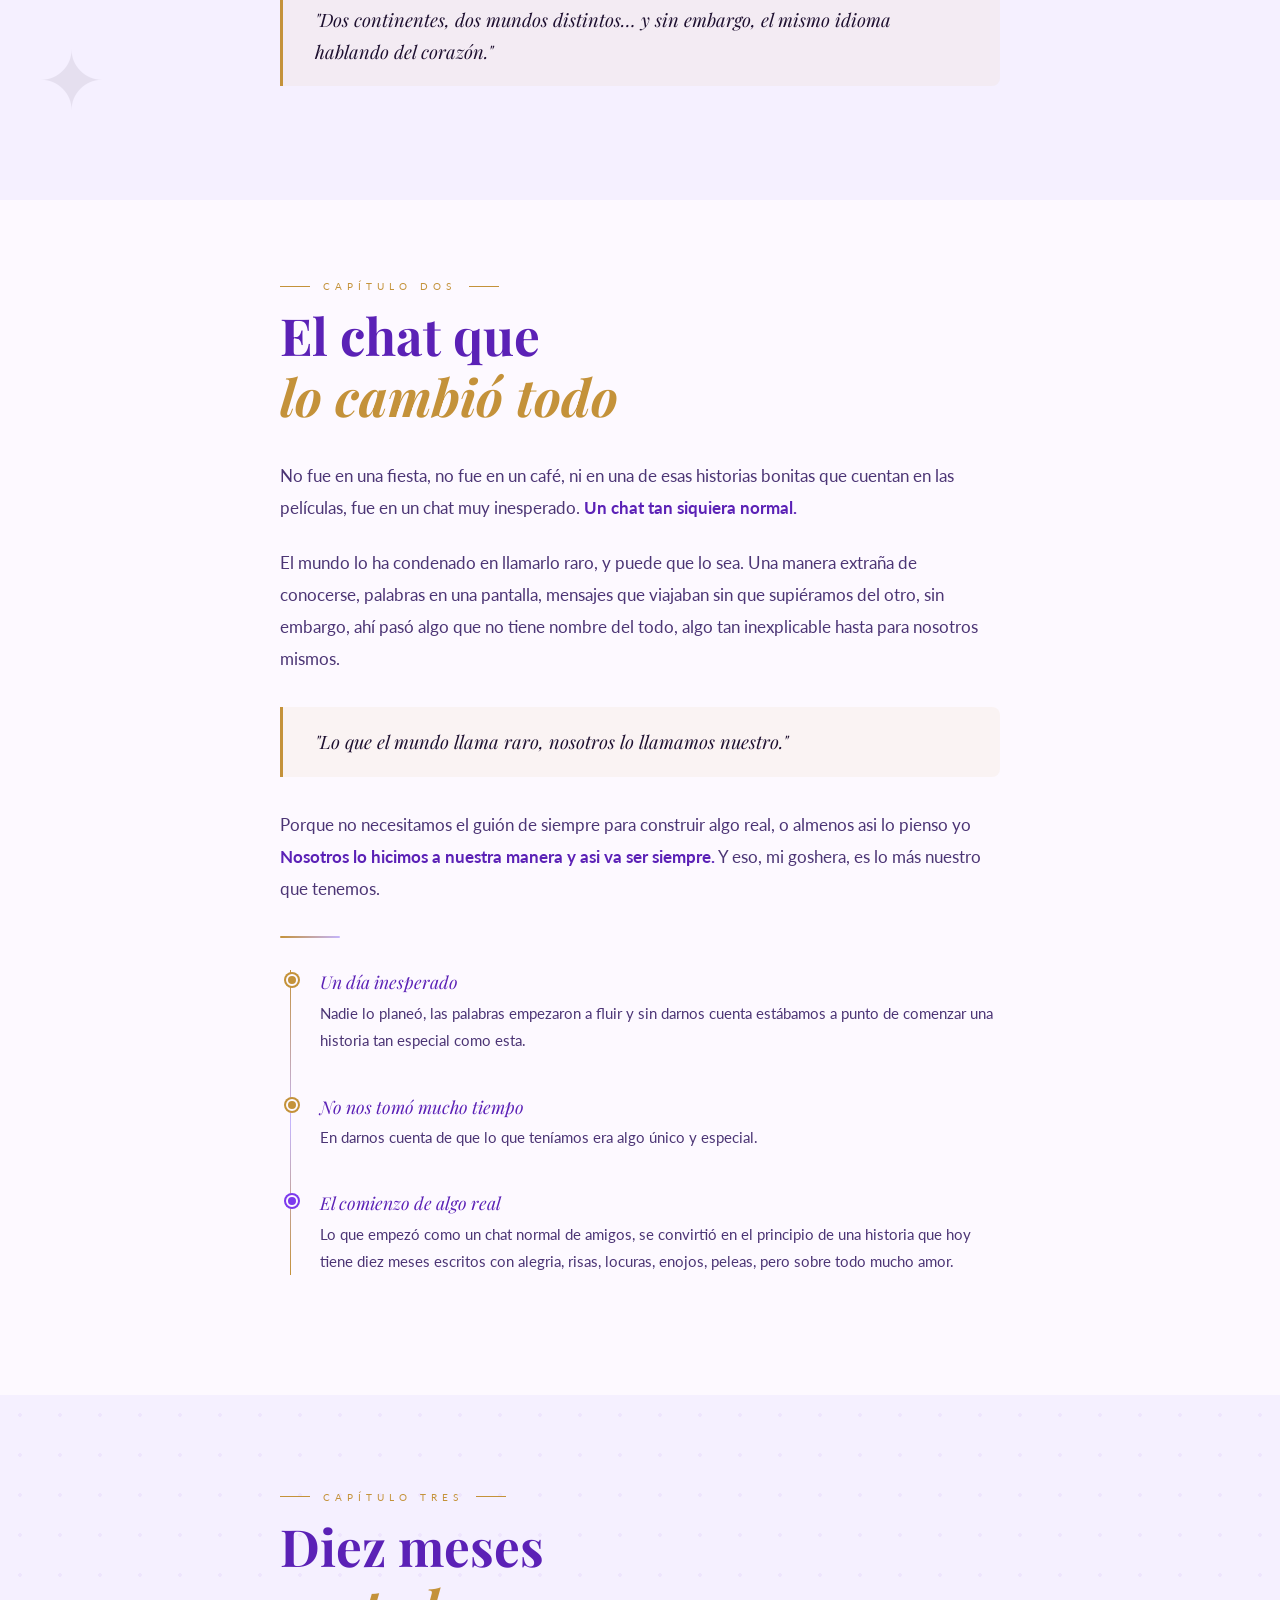
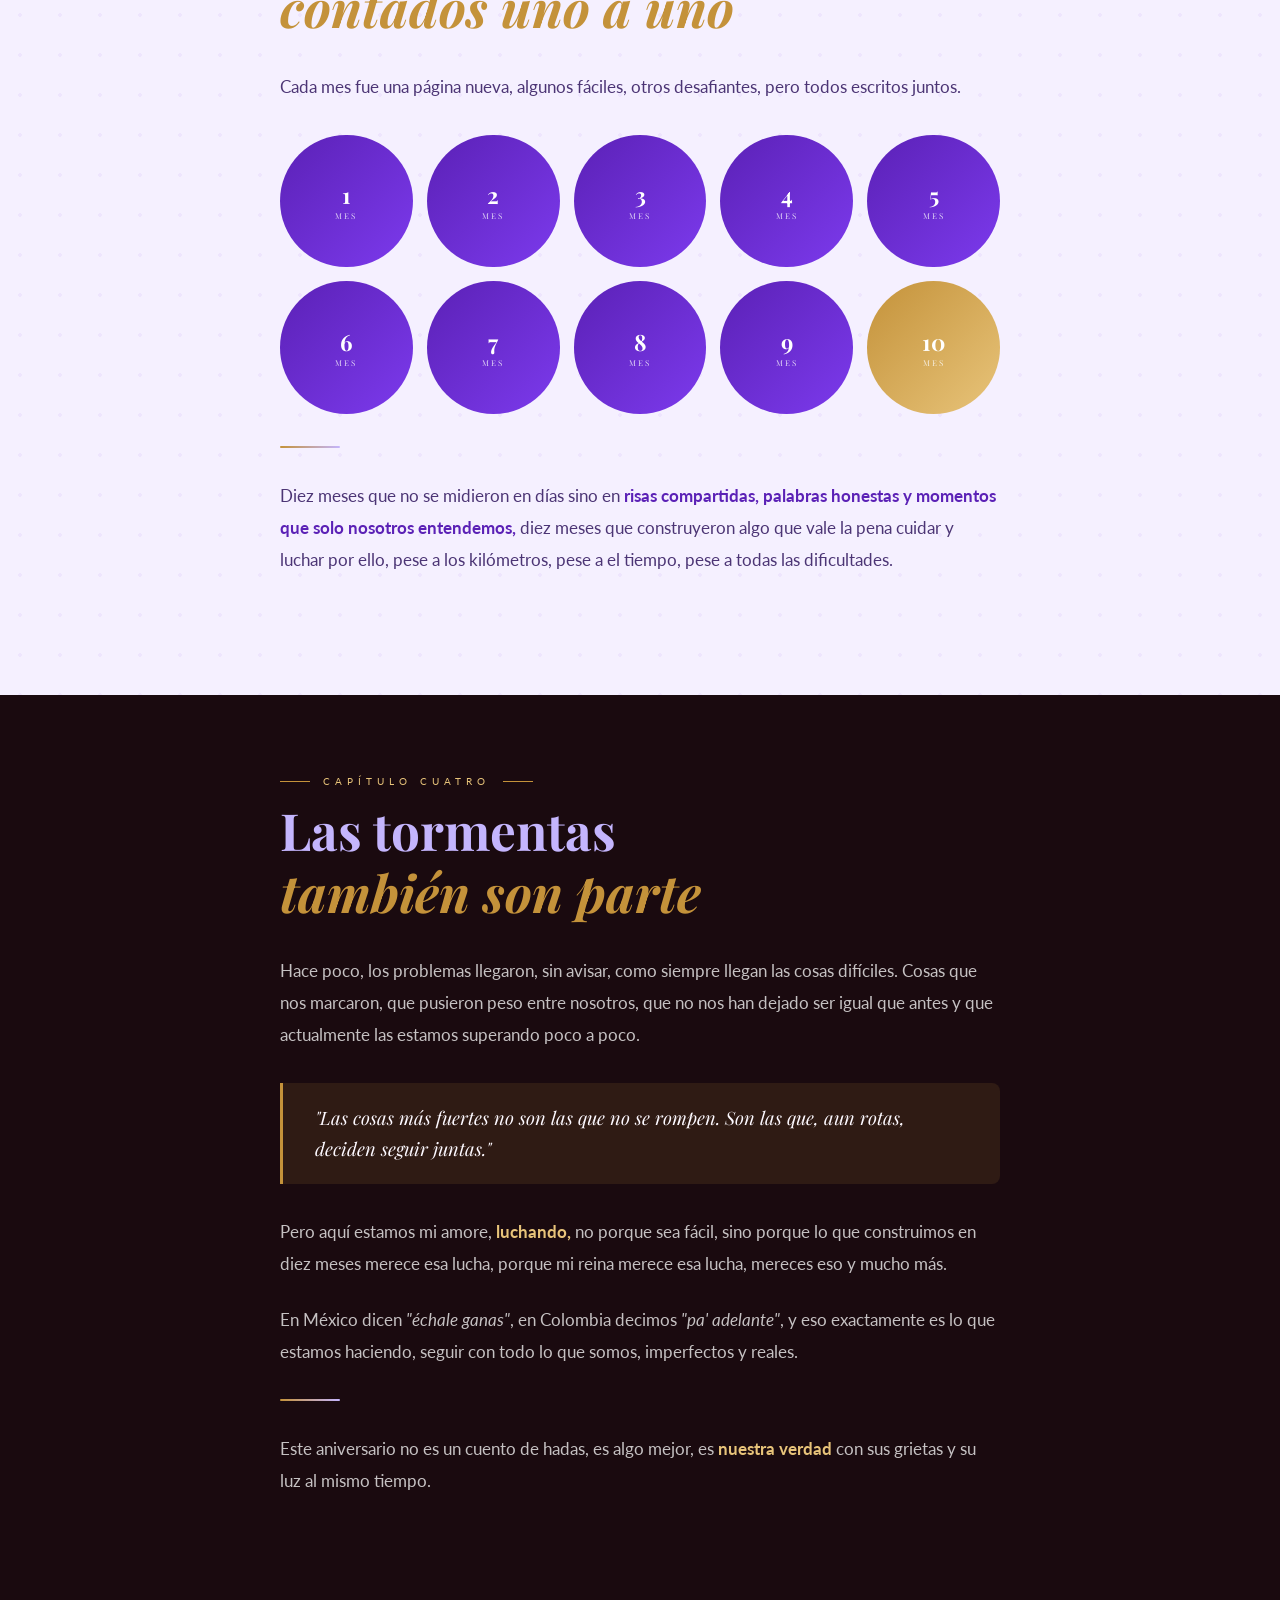
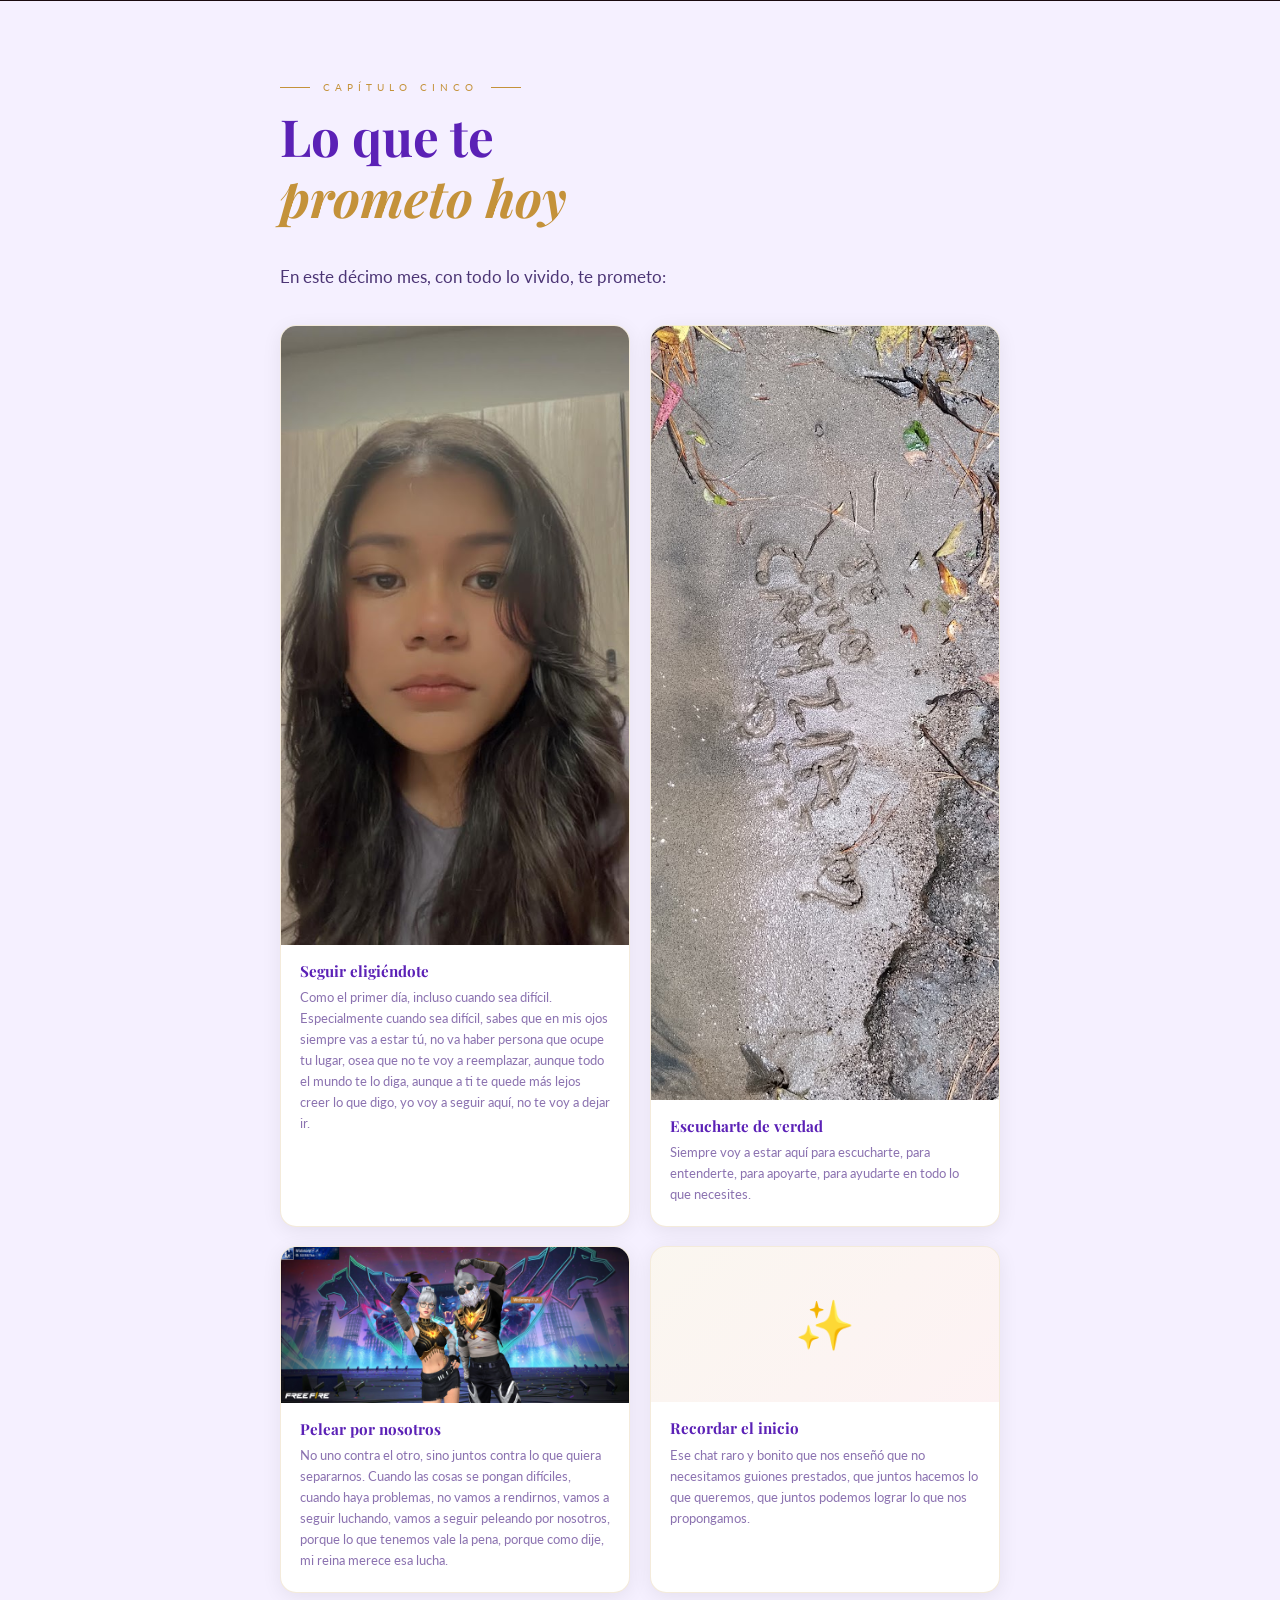
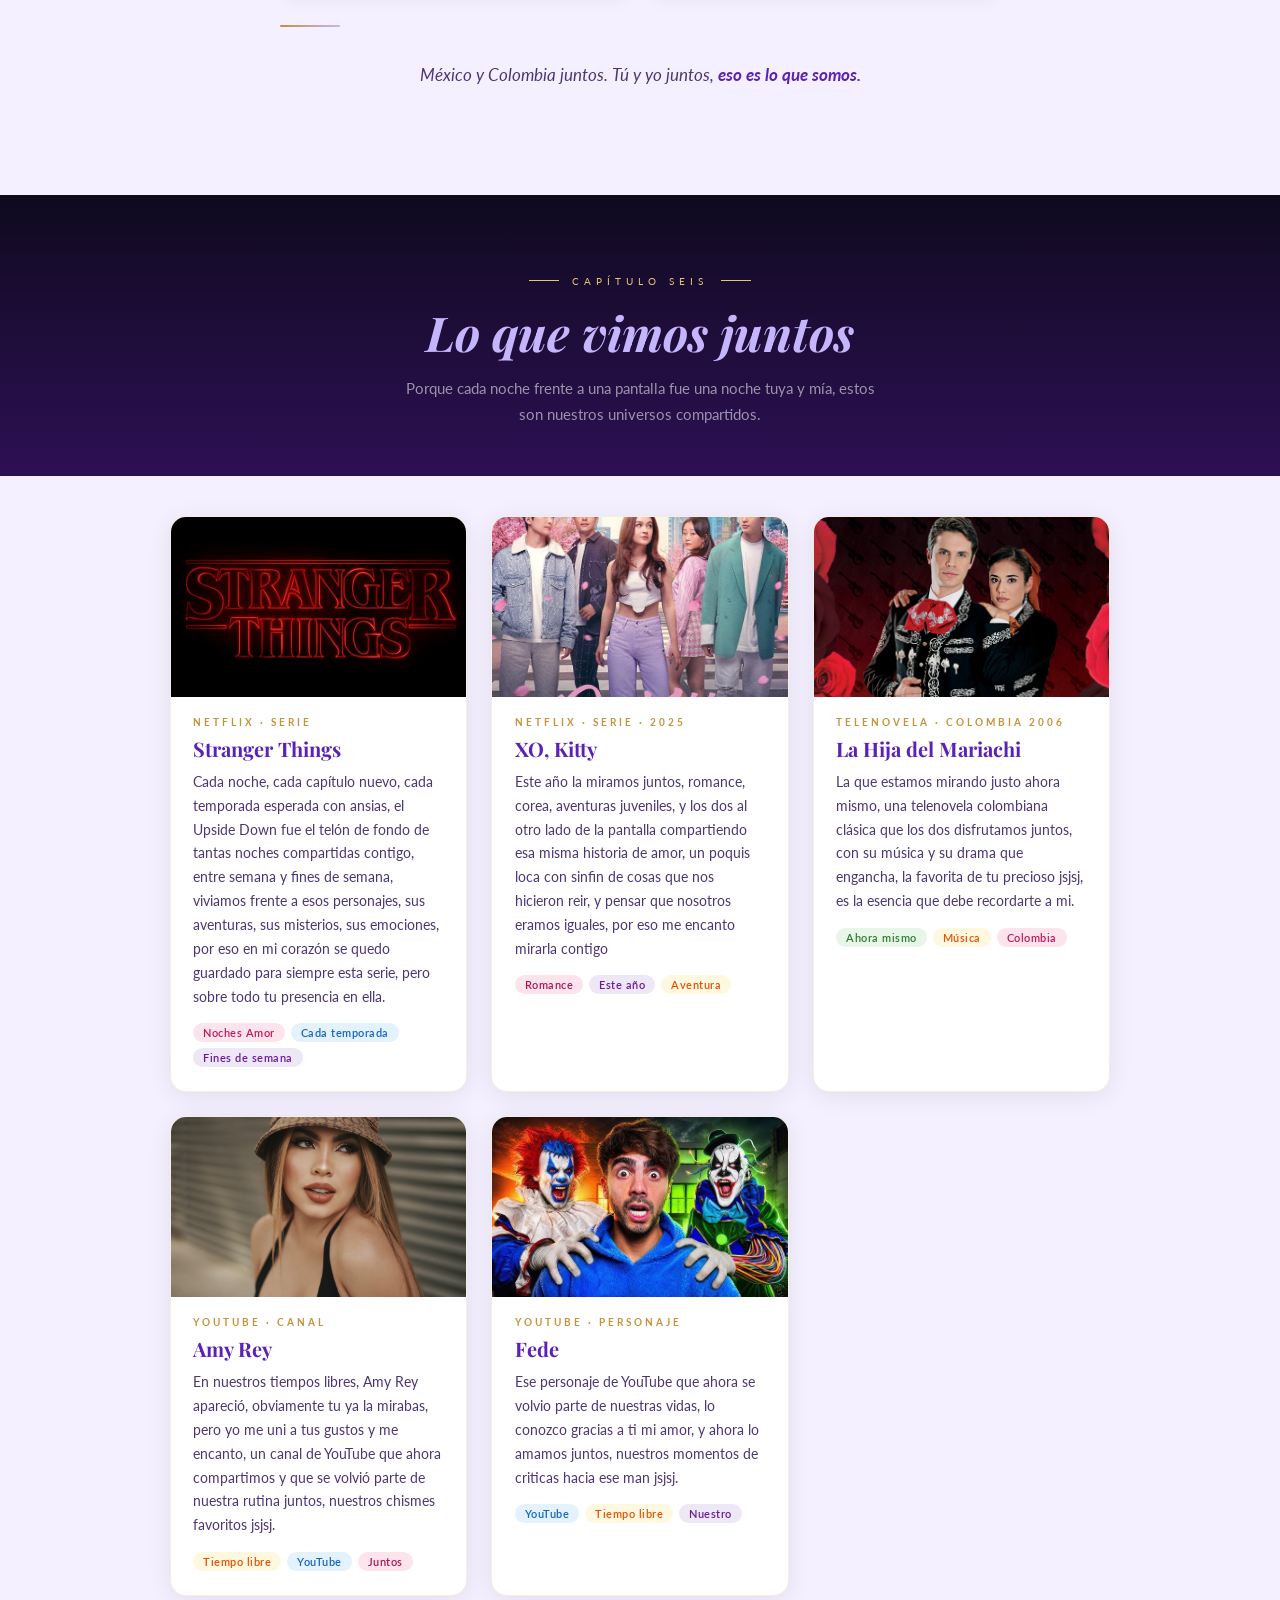
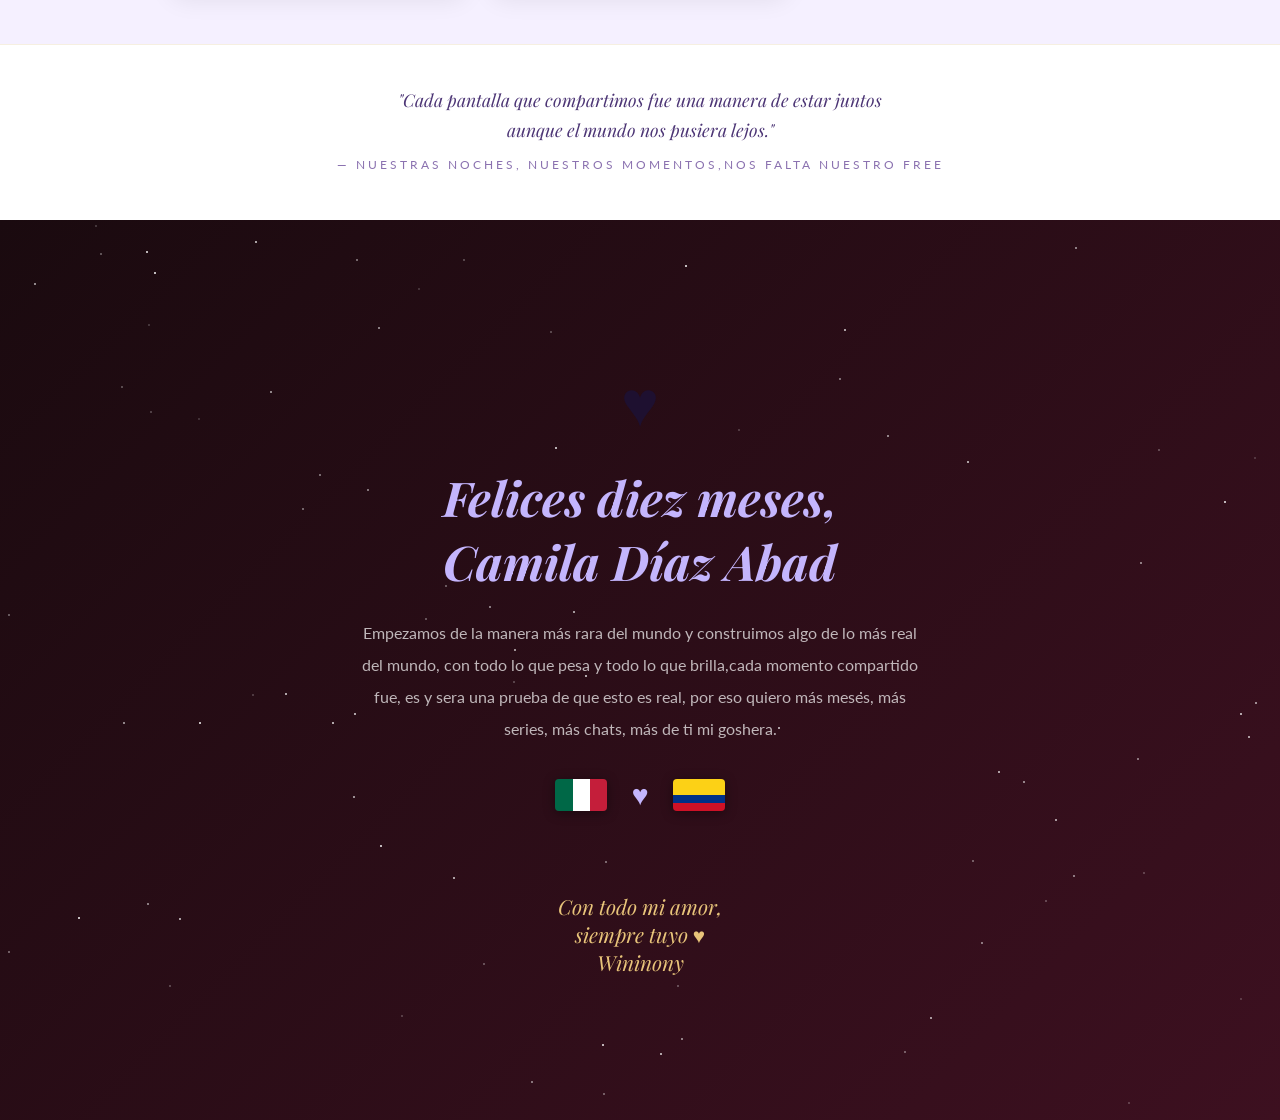
==== commit 3ac34324: "Corrección contenido" ====
--- a/index.html
+++ b/index.html
@@ -6,7 +6,7 @@
     <meta name="viewport" content="width=device-width, initial-scale=1.0">
     <title>Camila Díaz Abad</title>
     <meta name="description"
-        content="Un libro de amor para Camila Díaz Abad, diez meses de noviazgo entre México y Colombia.">
+        content="Un libro de amor para Camila Díaz.">
     <link
         href="https://fonts.googleapis.com/css2?family=Playfair+Display:ital,wght@0,400;0,700;1,400;1,700&family=Lato:wght@300;400;700&display=swap"
         rel="stylesheet">
@@ -447,4 +447,4 @@
     <script src="js/script.js"></script>
 </body>
 
-</html>+</html>
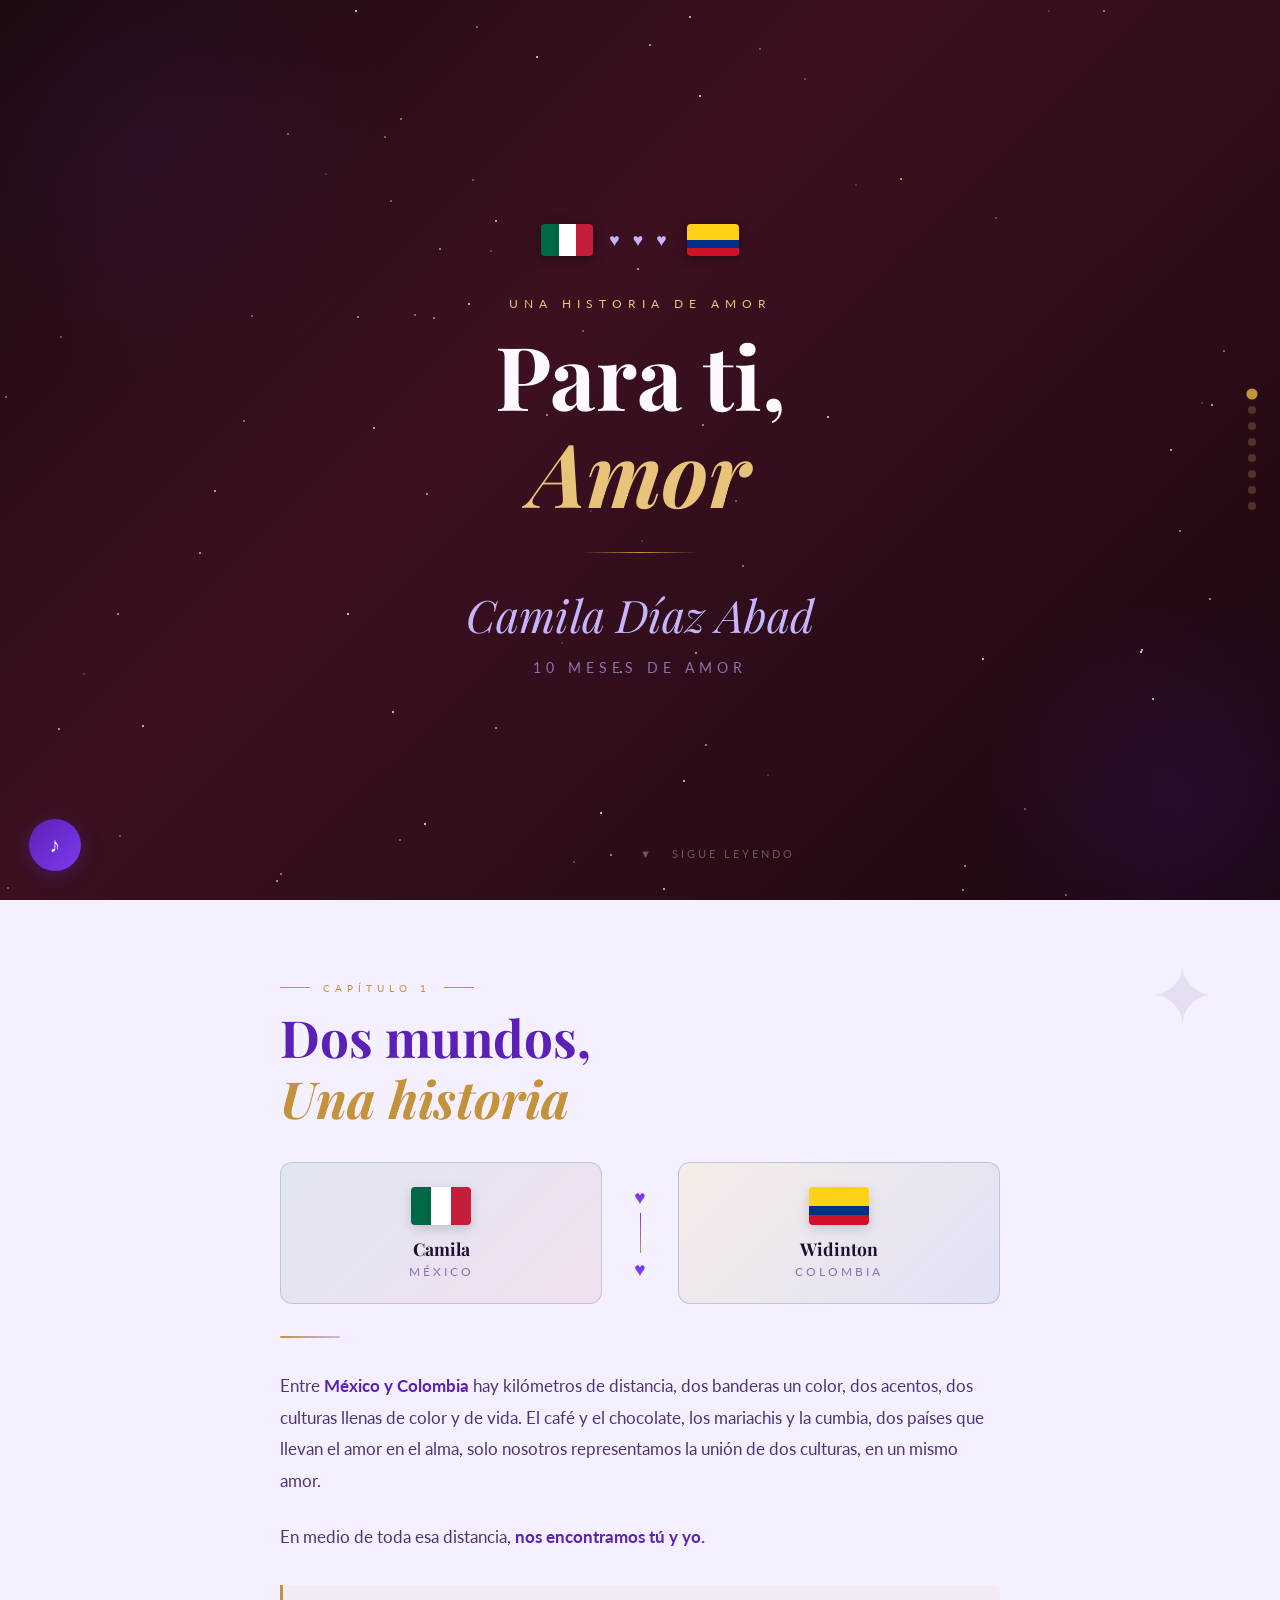
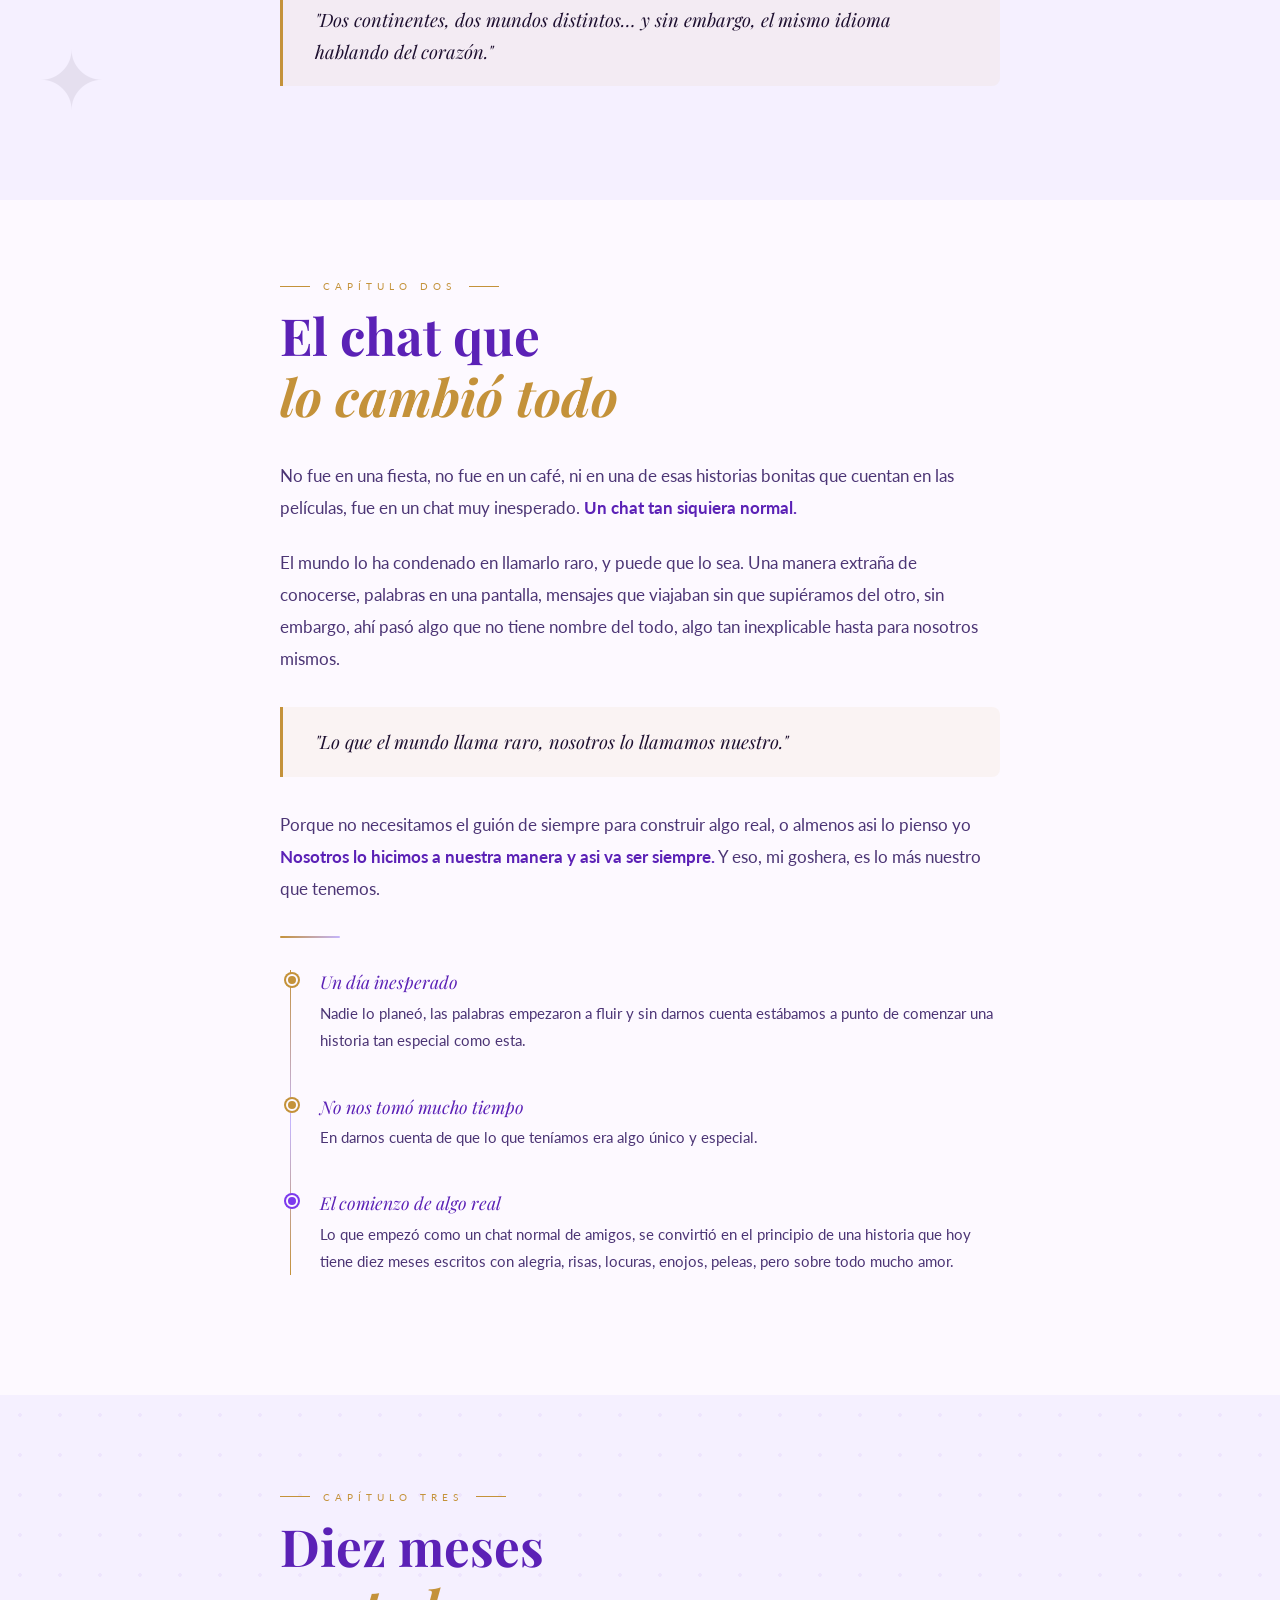
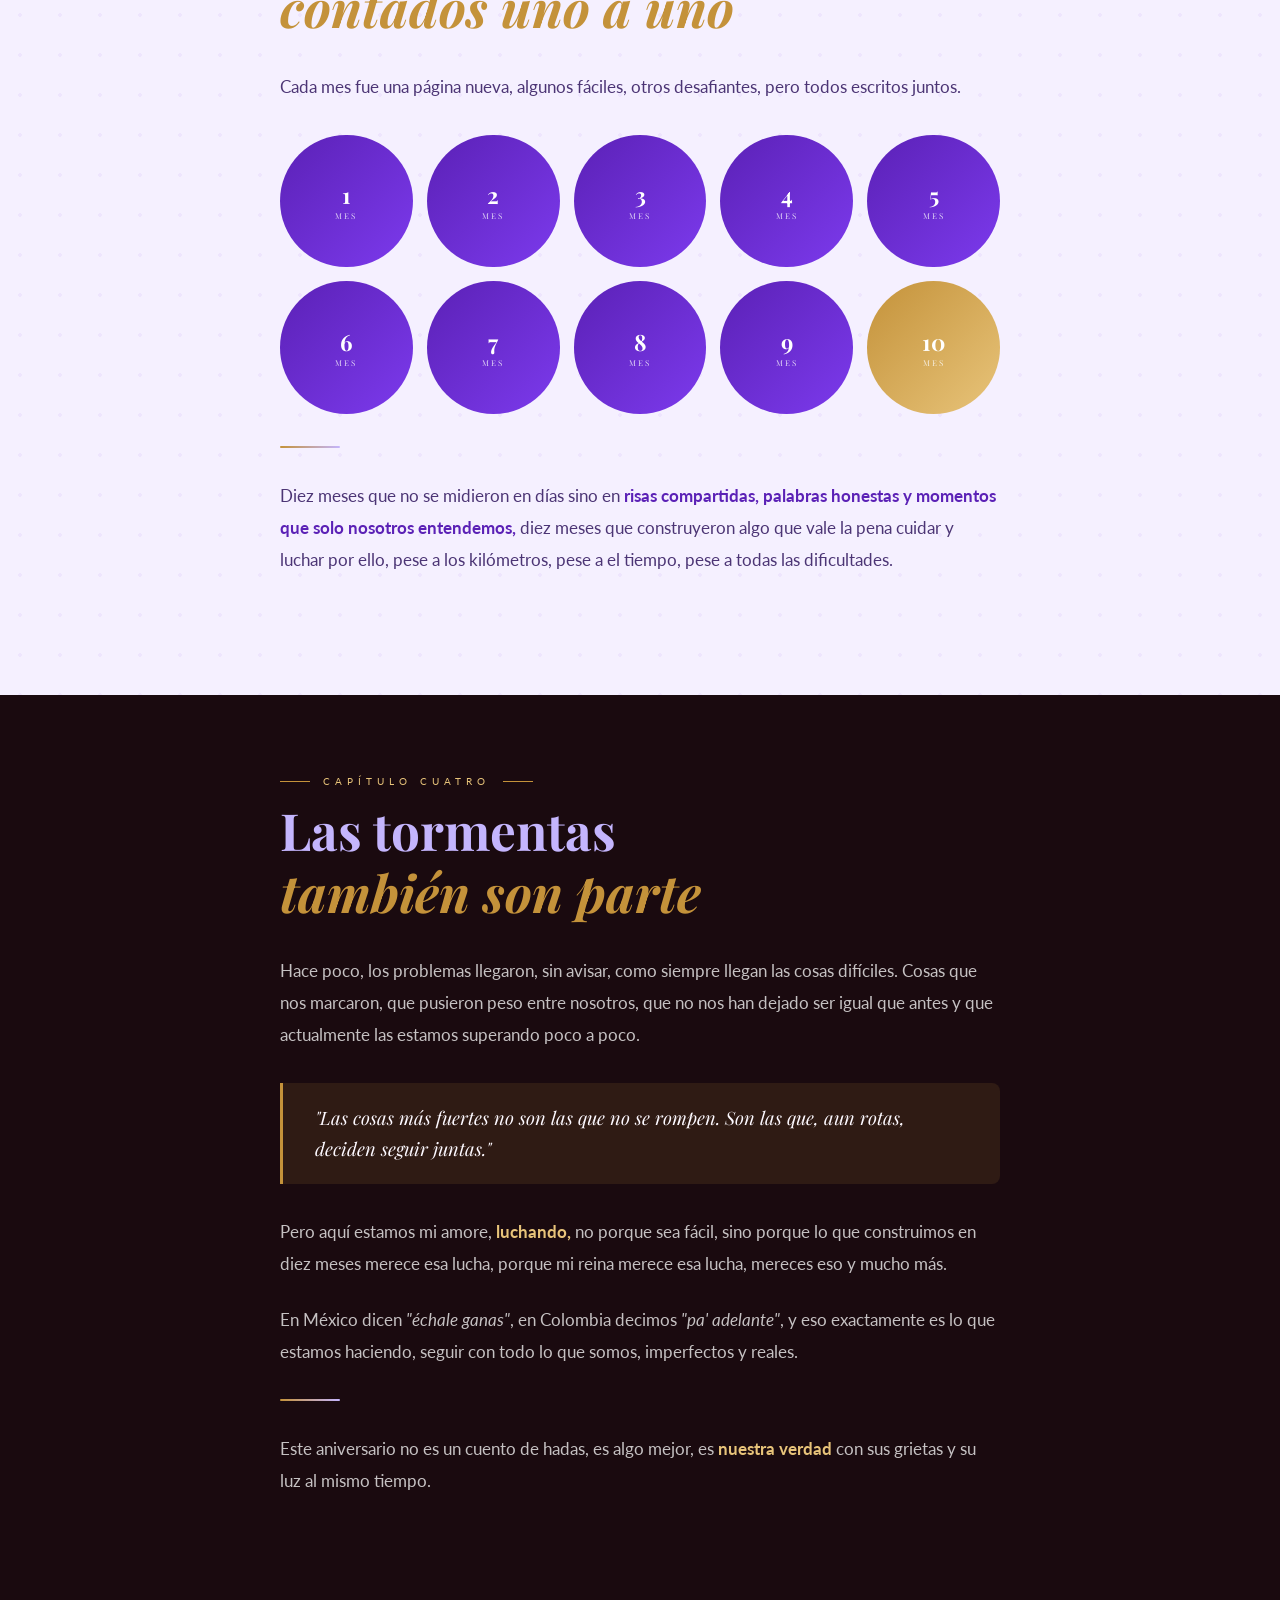
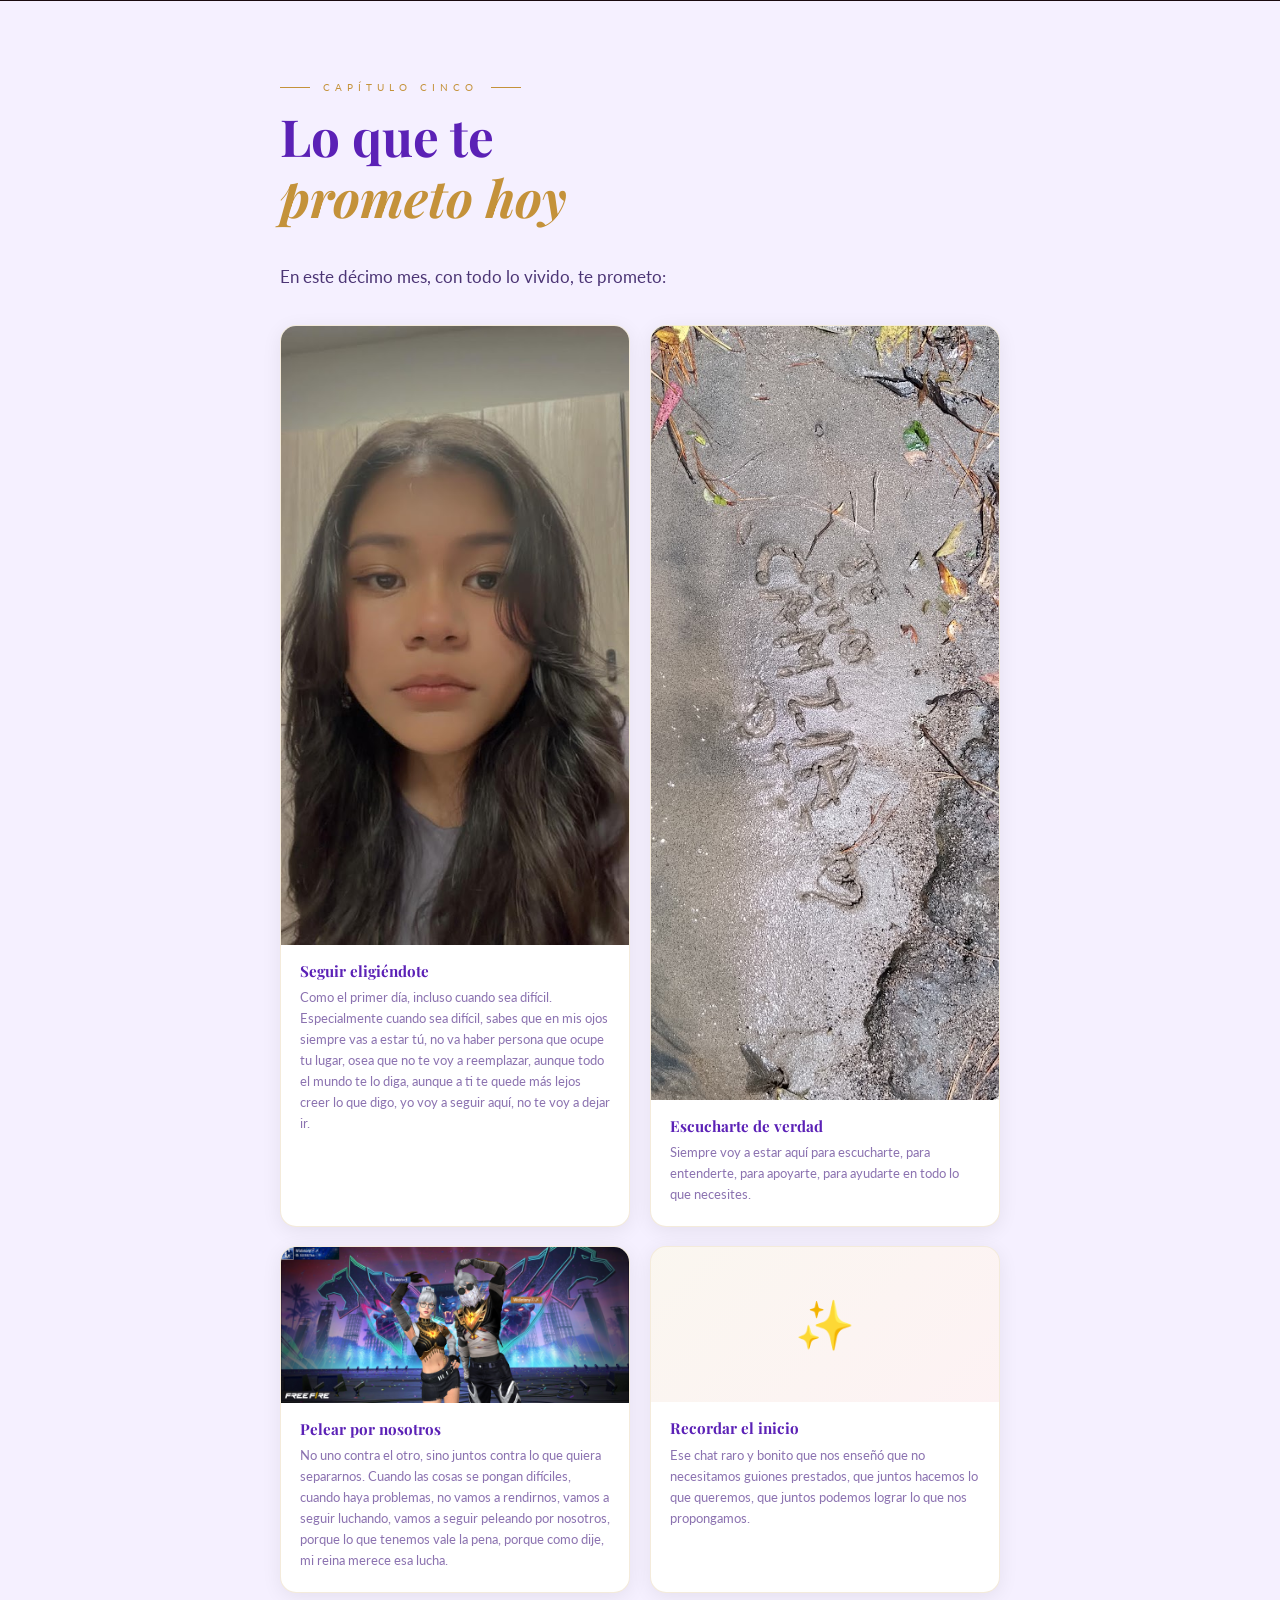
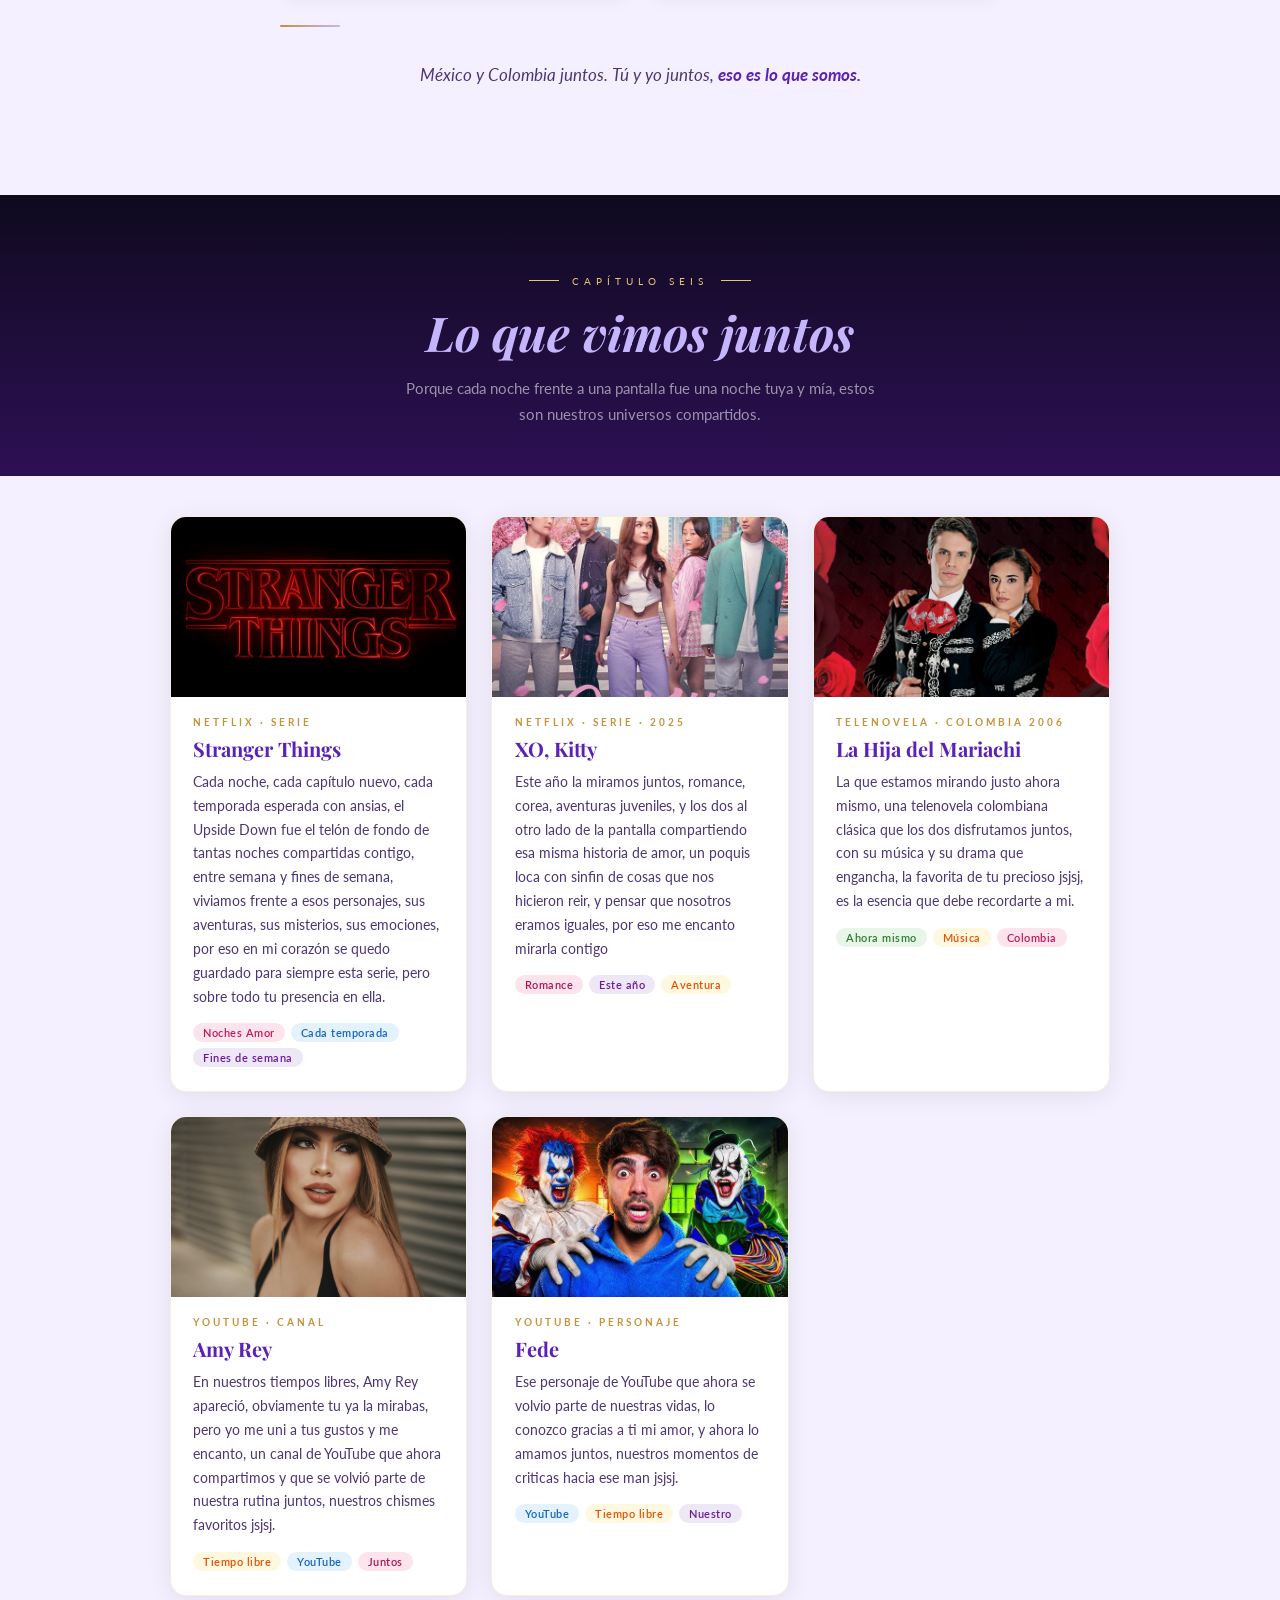
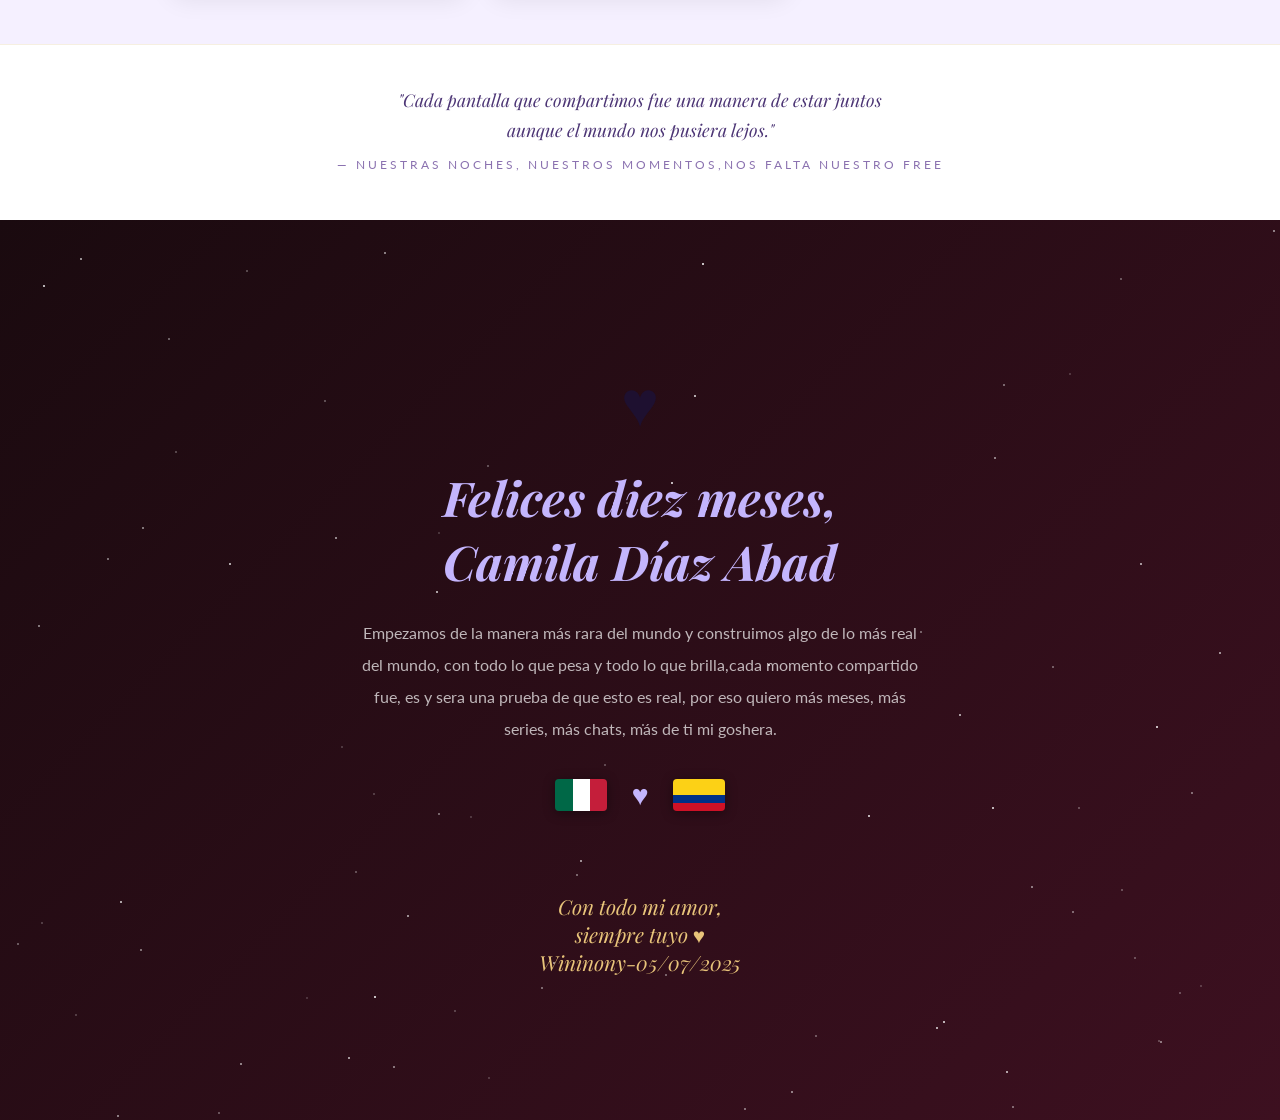
==== commit 6e6c0cfe: "Date" ====
--- a/index.html
+++ b/index.html
@@ -440,7 +440,7 @@
             </div>
         </div>
 
-        <p class="final-signature" style="position:relative;z-index:2;">Con todo mi amor,<br>siempre tuyo ♥ <br>Wininony
+        <p class="final-signature" style="position:relative;z-index:2;">Con todo mi amor,<br>siempre tuyo ♥ <br>Wininony-05/07/2025 
         </p>
     </section>
 
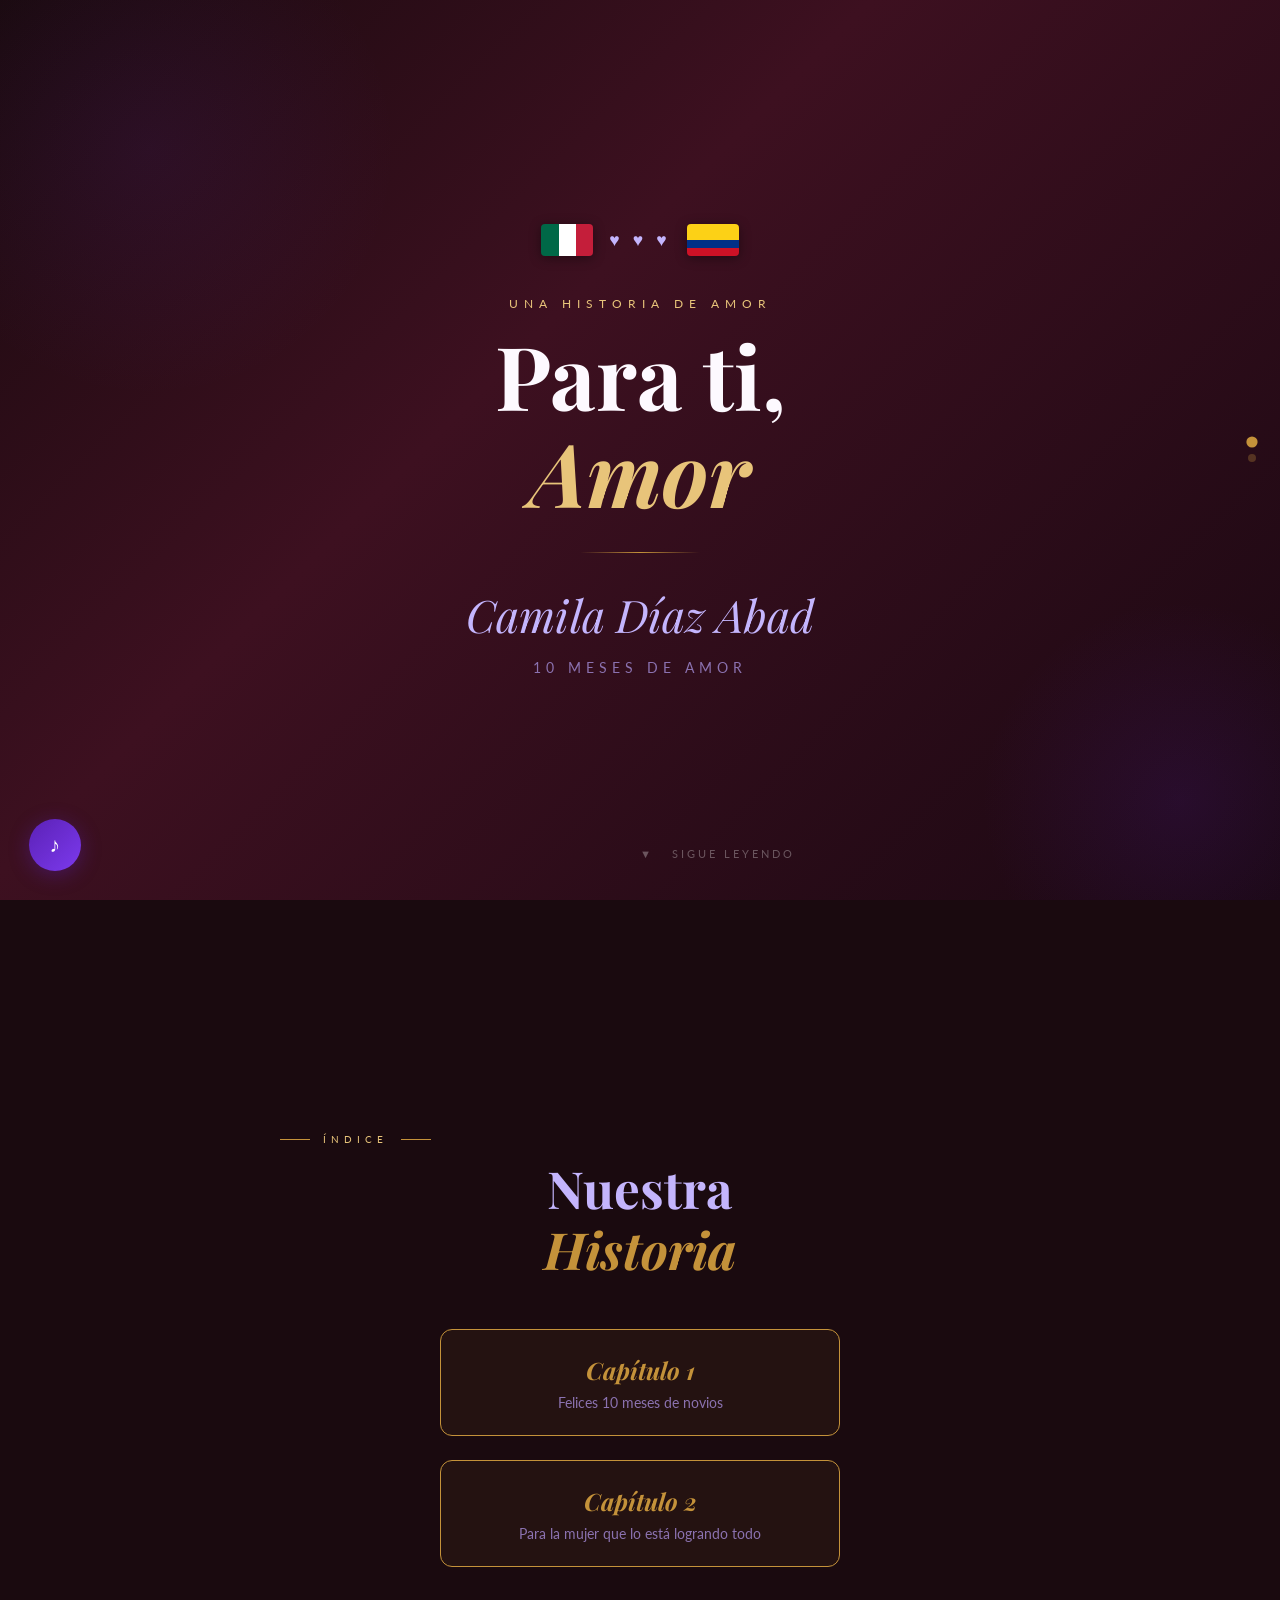
==== commit a9b20925: "Te amo/Capitúlo2" ====
--- a/index.html
+++ b/index.html
@@ -59,389 +59,24 @@
         </div>
     </section>
 
-    <!-- ===== CAP 1: DOS MUNDOS ===== -->
-    <section id="s1" class="page page--cream">
-        <div class="petal-deco" style="top:5%;right:5%">✦</div>
-        <div class="petal-deco" style="bottom:8%;left:3%">✦</div>
-        <div class="page-inner">
-            <p class="chapter-label">Capítulo 1</p>
-            <h2 class="page-heading">Dos mundos,<br><em>Una historia</em></h2>
-
-            <div class="origin-flags">
-                <div class="origin-card origin-card--mx">
-                    <div class="origin-flag-big mx">
-                        <div class="s1"></div>
-                        <div class="s2"></div>
-                        <div class="s3"></div>
-                    </div>
-                    <div class="origin-city">Camila</div>
-                    <div class="origin-country">México</div>
-                </div>
-                <div class="origin-connector">
-                    <span>♥</span>
-                    <div
-                        style="width:1px;height:40px;background:linear-gradient(to bottom,var(--petal-dark),var(--gold));">
-                    </div>
-                    <span>♥</span>
-                </div>
-                <div class="origin-card origin-card--co">
-                    <div class="origin-flag-big co">
-                        <div class="s1"></div>
-                        <div class="s2"></div>
-                        <div class="s3"></div>
-                    </div>
-                    <div class="origin-city">Widinton</div>
-                    <div class="origin-country">Colombia</div>
-                </div>
-            </div>
-
-            <div class="divider"></div>
-
-            <p class="page-text">Entre <strong>México y Colombia</strong> hay kilómetros de distancia, dos banderas un
-                color, dos acentos, dos
-                culturas llenas de color y de vida. El café y el chocolate, los mariachis y la cumbia, dos países que
-                llevan el amor en el alma, solo nosotros representamos la unión de dos culturas, en un mismo amor.</p>
-            <p class="page-text">En medio de toda esa distancia, <strong>nos encontramos tú y yo. </strong></p>
-
-            <div class="quote-box">
-                <p>"Dos continentes, dos mundos distintos… y sin embargo, el mismo idioma hablando del corazón."</p>
+    <!-- ===== ÍNDICE ===== -->
+    <section id="s1" class="page page--dark" style="display:flex;align-items:center;justify-content:center;">
+        <div class="page-inner" style="text-align:center;">
+            <p class="chapter-label" style="color:var(--gold-light);">Índice</p>
+            <h2 class="page-heading">Nuestra<br><em>Historia</em></h2>
+            
+            <div style="display:flex;flex-direction:column;gap:1.5rem;margin-top:3rem;align-items:center;">
+                <a href="pages/chapter1.html" class="index-link" style="display:block;width:100%;max-width:400px;padding:1.5rem;border:1px solid var(--gold);color:var(--gold);text-decoration:none;border-radius:12px;transition:all 0.3s ease;background:rgba(212,175,55,0.05);">
+                    <h3 style="margin:0;font-family:'Playfair Display',serif;font-size:1.5rem;font-style:italic;">Capítulo 1</h3>
+                    <p style="margin:0.5rem 0 0;font-size:0.9rem;font-family:'Lato',sans-serif;color:var(--text-light);">Felices 10 meses de novios</p>
+                </a>
+                
+                <a href="pages/chapter2.html" class="index-link" style="display:block;width:100%;max-width:400px;padding:1.5rem;border:1px solid var(--gold);color:var(--gold);text-decoration:none;border-radius:12px;transition:all 0.3s ease;background:rgba(212,175,55,0.05);">
+                    <h3 style="margin:0;font-family:'Playfair Display',serif;font-size:1.5rem;font-style:italic;">Capítulo 2</h3>
+                    <p style="margin:0.5rem 0 0;font-size:0.9rem;font-family:'Lato',sans-serif;color:var(--text-light);">Para la mujer que lo está logrando todo</p>
+                </a>
             </div>
         </div>
-    </section>
-
-    <!-- ===== CAP 2: EL CHAT ===== -->
-    <section id="s2" class="page page--light">
-        <div class="page-inner">
-            <p class="chapter-label">Capítulo dos</p>
-            <h2 class="page-heading">El chat que<br><em>lo cambió todo</em></h2>
-
-            <p class="page-text">No fue en una fiesta, no fue en un café, ni en una de esas historias bonitas que
-                cuentan en las películas, fue en un chat muy inesperado. <strong>Un chat tan siquiera normal.</strong>
-            </p>
-            <p class="page-text">El mundo lo ha condenado en llamarlo raro, y puede que lo sea. Una manera extraña de
-                conocerse, palabras en una
-                pantalla, mensajes que viajaban sin que supiéramos del otro, sin embargo, ahí pasó algo que no tiene
-                nombre del todo, algo tan inexplicable hasta para nosotros mismos.</p>
-
-            <div class="quote-box">
-                <p>"Lo que el mundo llama raro, nosotros lo llamamos nuestro."</p>
-            </div>
-
-            <p class="page-text">Porque no necesitamos el guión de siempre para construir algo real, o almenos asi lo
-                pienso yo <strong>Nosotros lo
-                    hicimos a nuestra manera y asi va ser siempre.</strong> Y eso, mi goshera, es lo más nuestro que
-                tenemos.</p>
-
-            <div class="divider"></div>
-
-            <div class="timeline">
-                <div class="timeline-item">
-                    <div class="timeline-dot"></div>
-                    <div class="timeline-title">Un día inesperado</div>
-                    <div class="timeline-text">Nadie lo planeó, las palabras empezaron a fluir y sin darnos cuenta
-                        estábamos a punto de comenzar una historia tan especial como esta.</div>
-                </div>
-                <div class="timeline-item">
-                    <div class="timeline-dot"></div>
-                    <div class="timeline-title">No nos tomó mucho tiempo</div>
-                    <div class="timeline-text">En darnos cuenta de que lo que teníamos era algo único y especial.</div>
-                </div>
-                <div class="timeline-item">
-                    <div class="timeline-dot"
-                        style="background:var(--petal-dark);box-shadow:0 0 0 2px var(--petal-dark)"></div>
-                    <div class="timeline-title">El comienzo de algo real</div>
-                    <div class="timeline-text">Lo que empezó como un chat normal de amigos, se convirtió en el principio
-                        de una historia
-                        que hoy tiene diez meses escritos con alegria, risas, locuras, enojos, peleas, pero sobre todo
-                        mucho amor.</div>
-                </div>
-            </div>
-        </div>
-    </section>
-
-    <!-- ===== CAP 3: LOS 10 MESES ===== -->
-    <section id="s3" class="page page--pattern">
-        <div class="page-inner">
-            <p class="chapter-label">Capítulo tres</p>
-            <h2 class="page-heading">Diez meses<br><em>contados uno a uno</em></h2>
-
-            <p class="page-text">Cada mes fue una página nueva, algunos fáciles, otros desafiantes, pero todos escritos
-                juntos.</p>
-
-            <div class="months-grid">
-                <div class="month-bubble past"><span class="month-num">1</span><span class="month-label">Mes</span>
-                </div>
-                <div class="month-bubble past"><span class="month-num">2</span><span class="month-label">Mes</span>
-                </div>
-                <div class="month-bubble past"><span class="month-num">3</span><span class="month-label">Mes</span>
-                </div>
-                <div class="month-bubble past"><span class="month-num">4</span><span class="month-label">Mes</span>
-                </div>
-                <div class="month-bubble past"><span class="month-num">5</span><span class="month-label">Mes</span>
-                </div>
-                <div class="month-bubble past"><span class="month-num">6</span><span class="month-label">Mes</span>
-                </div>
-                <div class="month-bubble past"><span class="month-num">7</span><span class="month-label">Mes</span>
-                </div>
-                <div class="month-bubble past"><span class="month-num">8</span><span class="month-label">Mes</span>
-                </div>
-                <div class="month-bubble past"><span class="month-num">9</span><span class="month-label">Mes</span>
-                </div>
-                <div class="month-bubble current"><span class="month-num">10</span><span class="month-label">Mes</span>
-                </div>
-            </div>
-
-            <div class="divider"></div>
-            <p class="page-text">Diez meses que no se midieron en días sino en <strong>risas compartidas, palabras
-                    honestas y momentos que solo nosotros entendemos,</strong> diez meses que construyeron algo que vale
-                la pena cuidar y luchar por ello, pese a los kilómetros, pese a el tiempo, pese a todas las
-                dificultades.</p>
-        </div>
-    </section>
-
-    <!-- ===== CAP 4: LA TORMENTA ===== -->
-    <section id="s4" class="page page--dark">
-        <div class="page-inner">
-            <p class="chapter-label" style="color:var(--gold-light);">Capítulo cuatro</p>
-            <h2 class="page-heading">Las tormentas<br><em>también son parte</em></h2>
-
-            <p class="page-text">Hace poco, los problemas llegaron, sin avisar, como siempre llegan las cosas difíciles.
-                Cosas que nos marcaron, que pusieron peso entre nosotros, que no nos han dejado ser igual que antes y
-                que actualmente las estamos superando poco a poco.</p>
-
-            <div class="quote-box">
-                <p>"Las cosas más fuertes no son las que no se rompen. Son las que, aun rotas, deciden seguir juntas."
-                </p>
-            </div>
-
-            <p class="page-text">Pero aquí estamos mi amore, <strong>luchando,</strong> no porque sea fácil, sino porque
-                lo que
-                construimos en diez meses merece esa lucha, porque mi reina merece esa lucha, mereces eso y mucho más.
-            </p>
-            <p class="page-text">En México dicen <em>"échale ganas"</em>, en Colombia decimos <em>"pa' adelante"</em>, y
-                eso exactamente es lo que estamos haciendo, seguir con todo lo que somos, imperfectos y reales.</p>
-
-            <div class="divider"></div>
-            <p class="page-text">Este aniversario no es un cuento de hadas, es algo mejor, es <strong>nuestra
-                    verdad</strong> con sus grietas y su luz al mismo tiempo.</p>
-        </div>
-    </section>
-
-    <!-- ===== CAP 5: PROMESAS ===== -->
-    <section id="s5" class="page page--cream">
-        <div class="page-inner">
-            <p class="chapter-label">Capítulo cinco</p>
-            <h2 class="page-heading">Lo que te<br><em>prometo hoy</em></h2>
-
-            <p class="page-text">En este décimo mes, con todo lo vivido, te prometo:</p>
-
-            <div class="promise-grid">
-                <div class="promise-card">
-                    <img class="promise-img" src="assets/img/CamilaSelfie.png" alt="Camila">
-                    <div class="promise-body">
-                        <div class="promise-title">Seguir eligiéndote</div>
-                        <div class="promise-text">Como el primer día, incluso cuando sea difícil. Especialmente cuando
-                            sea difícil, sabes que en mis ojos siempre vas a estar tú, no va haber persona que ocupe tu
-                            lugar, osea que no te voy a reemplazar, aunque todo el mundo te lo diga, aunque a ti te
-                            quede más lejos creer lo que digo, yo voy a seguir aquí, no te voy a dejar ir.</div>
-                    </div>
-                </div>
-                <div class="promise-card">
-                    <img class="promise-img" src="assets/img/Camila_Escrito_Playa.png" alt="Camila">
-                    <div class="promise-body">
-                        <div class="promise-title">Escucharte de verdad</div>
-                        <div class="promise-text">Siempre voy a estar aquí para escucharte, para entenderte, para
-                            apoyarte, para ayudarte en todo lo que necesites.</div>
-                    </div>
-                </div>
-                <div class="promise-card">
-                    <img class="promise-img" src="assets/img/Camila_Frefire.png" alt="Camila">
-                    <div class="promise-body">
-                        <div class="promise-title">Pelear por nosotros</div>
-                        <div class="promise-text">No uno contra el otro, sino juntos contra lo que quiera separarnos.
-                            Cuando las cosas se pongan difíciles, cuando haya problemas, no vamos a rendirnos, vamos a
-                            seguir luchando, vamos a seguir peleando por nosotros, porque lo que tenemos vale la pena,
-                            porque como dije, mi reina merece esa lucha.</div>
-                    </div>
-                </div>
-                <div class="promise-card">
-                    <div class="promise-icon">✨</div>
-                    <div class="promise-body">
-                        <div class="promise-title">Recordar el inicio</div>
-                        <div class="promise-text">Ese chat raro y bonito que nos enseñó que no necesitamos guiones
-                            prestados, que juntos hacemos lo que queremos, que juntos podemos lograr lo que nos
-                            propongamos.</div>
-                    </div>
-                </div>
-            </div>
-
-            <div class="divider"></div>
-            <p class="page-text" style="text-align:center;font-style:italic;">México y Colombia juntos. Tú y yo juntos,
-                <strong>eso es lo que somos.</strong>
-            </p>
-        </div>
-    </section>
-
-    <!-- ===== CAP 6: LO QUE VIMOS JUNTOS ===== -->
-    <section id="s6">
-
-        <div class="shows-header">
-            <p class="chapter-label">Capítulo seis</p>
-            <h2 class="shows-title">Lo que vimos juntos</h2>
-            <p class="shows-sub">Porque cada noche frente a una pantalla fue una noche tuya y mía, estos son nuestros
-                universos compartidos.</p>
-        </div>
-
-        <div class="cards-wrap">
-            <div class="cards-grid">
-
-                <!-- STRANGER THINGS -->
-                <div class="show-card">
-                    <div class="card-art">
-                        <img src="assets/img/Stranger.png" alt="Stranger Things"
-                            style="width:100%;height:180px;object-fit:cover;display:block;">
-                    </div>
-                    <div class="card-body">
-                        <p class="card-tag">Netflix · Serie</p>
-                        <h3 class="card-title">Stranger Things</h3>
-                        <p class="card-desc">Cada noche, cada capítulo nuevo, cada temporada esperada con ansias, el
-                            Upside Down fue el telón de fondo de tantas noches compartidas contigo, entre semana y
-                            fines de semana, viviamos frente a esos personajes, sus aventuras, sus misterios, sus
-                            emociones, por eso en mi corazón se quedo guardado para siempre esta serie, pero sobre todo
-                            tu presencia en ella.</p>
-                        <div class="card-mood">
-                            <span class="mood-tag mood-tag--red">Noches Amor</span>
-                            <span class="mood-tag mood-tag--blue">Cada temporada</span>
-                            <span class="mood-tag mood-tag--purple">Fines de semana</span>
-                        </div>
-                    </div>
-                </div>
-
-                <!-- XO KITTY -->
-                <div class="show-card">
-                    <div class="card-art">
-                        <img src="assets/img/kitty.png" alt="XO, Kitty"
-                            style="width:100%;height:180px;object-fit:cover;display:block;">
-                    </div>
-                    <div class="card-body">
-                        <p class="card-tag">Netflix · Serie · 2025</p>
-                        <h3 class="card-title">XO, Kitty</h3>
-                        <p class="card-desc">Este año la miramos juntos, romance, corea, aventuras juveniles, y los
-                            dos al otro lado de la pantalla compartiendo esa misma historia de amor, un poquis loca con
-                            sinfin de cosas que nos hicieron reir, y pensar que nosotros eramos iguales, por eso me
-                            encanto mirarla contigo</p>
-                        <div class="card-mood">
-                            <span class="mood-tag mood-tag--pink">Romance</span>
-                            <span class="mood-tag mood-tag--purple">Este año</span>
-                            <span class="mood-tag mood-tag--gold">Aventura</span>
-                        </div>
-                    </div>
-                </div>
-
-                <!-- LA HIJA DEL MARIACHI -->
-                <div class="show-card">
-                    <div class="card-art">
-                        <img src="assets/img/Hija-del-mariachi.png" alt="La Hija del Mariachi"
-                            style="width:100%;height:180px;object-fit:cover;display:block;">
-                    </div>
-                    <div class="card-body">
-                        <p class="card-tag">Telenovela · Colombia 2006</p>
-                        <h3 class="card-title">La Hija del Mariachi</h3>
-                        <p class="card-desc">La que estamos mirando justo ahora mismo, una telenovela colombiana clásica
-                            que
-                            los dos disfrutamos juntos, con su música y su drama que engancha, la favorita de tu
-                            precioso jsjsj, es la esencia que debe recordarte a mi.</p>
-                        <div class="card-mood">
-                            <span class="mood-tag mood-tag--green">Ahora mismo</span>
-                            <span class="mood-tag mood-tag--gold">Música</span>
-                            <span class="mood-tag mood-tag--red">Colombia</span>
-                        </div>
-                    </div>
-                </div>
-
-                <!-- AMY REY -->
-                <div class="show-card">
-                    <div class="card-art">
-                        <img src="assets/img/amyrey.png" alt="Amy Rey"
-                            style="width:100%;height:180px;object-fit:cover;display:block;">
-                    </div>
-                    <div class="card-body">
-                        <p class="card-tag">YouTube · Canal</p>
-                        <h3 class="card-title">Amy Rey</h3>
-                        <p class="card-desc">En nuestros tiempos libres, Amy Rey apareció, obviamente tu ya la mirabas,
-                            pero yo me uni a tus gustos y me encanto, un canal de YouTube que ahora compartimos y que se
-                            volvió
-                            parte de nuestra rutina juntos, nuestros chismes favoritos jsjsj.</p>
-                        <div class="card-mood">
-                            <span class="mood-tag mood-tag--gold">Tiempo libre</span>
-                            <span class="mood-tag mood-tag--blue">YouTube</span>
-                            <span class="mood-tag mood-tag--pink">Juntos</span>
-                        </div>
-                    </div>
-                </div>
-
-                <!-- FEDE -->
-                <div class="show-card">
-                    <div class="card-art">
-                        <img src="assets/img/fede.png" alt="Fede"
-                            style="width:100%;height:180px;object-fit:cover;display:block;">
-                    </div>
-                    <div class="card-body">
-                        <p class="card-tag">YouTube · Personaje</p>
-                        <h3 class="card-title">Fede</h3>
-                        <p class="card-desc">Ese personaje de YouTube que ahora se volvio parte de nuestras vidas, lo
-                            conozco gracias a ti mi amor, y ahora lo amamos juntos, nuestros momentos de criticas hacia
-                            ese man jsjsj.</p>
-                        <div class="card-mood">
-                            <span class="mood-tag mood-tag--blue">YouTube</span>
-                            <span class="mood-tag mood-tag--gold">Tiempo libre</span>
-                            <span class="mood-tag mood-tag--purple">Nuestro</span>
-                        </div>
-                    </div>
-                </div>
-
-            </div>
-        </div>
-
-        <div class="shows-quote">
-            <p>"Cada pantalla que compartimos fue una manera de estar juntos aunque el mundo nos pusiera lejos."</p>
-            <small>— Nuestras noches, nuestros momentos,nos falta nuestro free</small>
-        </div>
-
-    </section>
-
-    <!-- ===== PÁGINA FINAL ===== -->
-    <section id="s7"
-        style="min-height:100vh;display:flex;flex-direction:column;align-items:center;justify-content:center;background:linear-gradient(135deg,#1a0a0f 0%,#3d1020 100%);text-align:center;padding:4rem 2rem;position:relative;overflow:hidden;">
-        <div class="stars" id="starsContainer2"></div>
-
-        <span class="final-heart" style="position:relative;z-index:2;">♥</span>
-
-        <h2 class="final-title" style="position:relative;z-index:2;">Felices diez meses,<br>Camila Díaz Abad</h2>
-
-        <p class="final-text" style="position:relative;z-index:2;">
-            Empezamos de la manera más rara del mundo y construimos algo de lo más real del mundo, con todo lo que
-            pesa y todo lo que brilla,cada momento compartido fue, es y sera una prueba de que esto es real, por eso
-            quiero
-            más meses, más series, más chats, más de ti mi goshera.
-        </p>
-
-        <div style="margin:2rem 0;display:flex;gap:1.5rem;align-items:center;position:relative;z-index:2;">
-            <div class="flag flag-mx" style="width:52px;height:32px;">
-                <div class="s1"></div>
-                <div class="s2"></div>
-                <div class="s3"></div>
-            </div>
-            <span style="color:var(--petal);font-size:1.8rem;">♥</span>
-            <div class="flag flag-co" style="width:52px;height:32px;">
-                <div class="s1"></div>
-                <div class="s2"></div>
-                <div class="s3"></div>
-            </div>
-        </div>
-
-        <p class="final-signature" style="position:relative;z-index:2;">Con todo mi amor,<br>siempre tuyo ♥ <br>Wininony-05/07/2025 
-        </p>
     </section>
 
     <script src="js/script.js"></script>
--- a/css/styles.css
+++ b/css/styles.css
@@ -22,6 +22,12 @@
     --col-yellow: #fcd116;
     --petal: #c4b5fd;
     --petal-dark: #7c3aed;
+    --font-body: 'Lato', sans-serif;
+    --font-display: 'Playfair Display', serif;
+    --cream-2: #fdf9ff;
+    --ink-2: #5b21b6;
+    --ink-3: #4c3575;
+    --inner-max: 720px;
 }
 
 html {
@@ -820,6 +826,31 @@
     gap: 0.7rem;
 }
 
+/* ===================== BACK BUTTON ===================== */
+.back-btn {
+    position: absolute;
+    top: 20px;
+    left: 20px;
+    z-index: 100;
+    color: var(--gold-light);
+    text-decoration: none;
+    font-family: var(--font-body, 'Lato', sans-serif);
+    font-size: 0.9rem;
+    letter-spacing: 1px;
+    text-transform: uppercase;
+    padding: 0.5rem 1.2rem;
+    border: 1px solid var(--gold);
+    border-radius: 30px;
+    background: rgba(0, 0, 0, 0.3);
+    backdrop-filter: blur(5px);
+    transition: all 0.3s ease;
+}
+
+.back-btn:hover {
+    background: var(--gold);
+    color: var(--text-dark);
+}
+
 /* ===================== RESPONSIVE ===================== */
 @media (max-width: 600px) {
     .months-grid  { gap: 8px; }
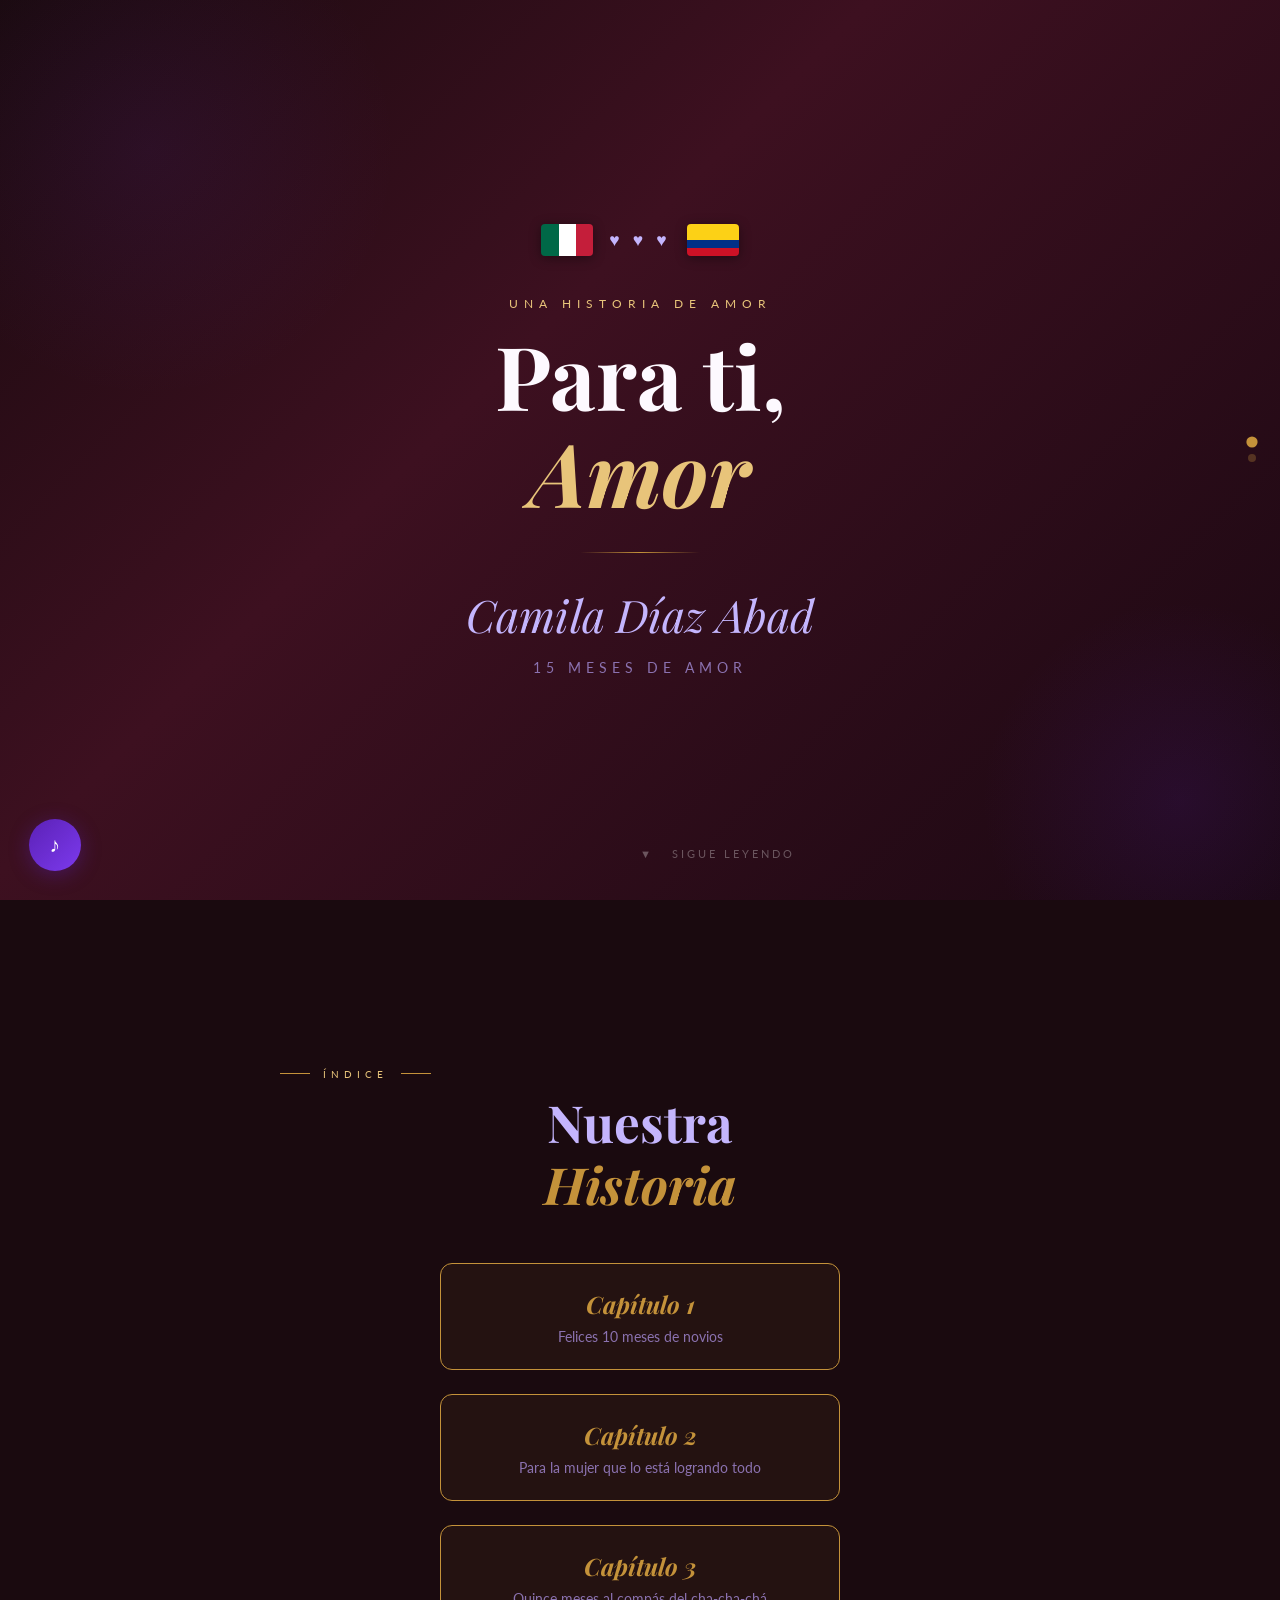
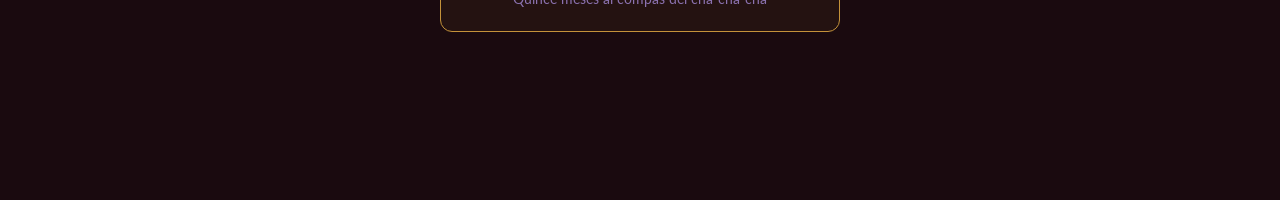
==== commit 9bbd5097: "Initialize project at repo root" ====
--- a/index.html
+++ b/index.html
@@ -54,7 +54,7 @@
             <h1 class="cover-title">Para ti,<br><em>Amor</em></h1>
             <div class="cover-divider"></div>
             <p class="cover-name">Camila Díaz Abad</p>
-            <p class="cover-months">10 meses de amor</p>
+            <p class="cover-months">15 meses de amor</p>
             <p class="scroll-hint">▼ &nbsp; sigue leyendo</p>
         </div>
     </section>
@@ -75,6 +75,11 @@
                     <h3 style="margin:0;font-family:'Playfair Display',serif;font-size:1.5rem;font-style:italic;">Capítulo 2</h3>
                     <p style="margin:0.5rem 0 0;font-size:0.9rem;font-family:'Lato',sans-serif;color:var(--text-light);">Para la mujer que lo está logrando todo</p>
                 </a>
+
+                <a href="pages/chapter3.html" class="index-link" style="display:block;width:100%;max-width:400px;padding:1.5rem;border:1px solid var(--gold);color:var(--gold);text-decoration:none;border-radius:12px;transition:all 0.3s ease;background:rgba(212,175,55,0.05);">
+                    <h3 style="margin:0;font-family:'Playfair Display',serif;font-size:1.5rem;font-style:italic;">Capítulo 3</h3>
+                    <p style="margin:0.5rem 0 0;font-size:0.9rem;font-family:'Lato',sans-serif;color:var(--text-light);">Quince meses al compás del cha-cha-chá</p>
+                </a>
             </div>
         </div>
     </section>
